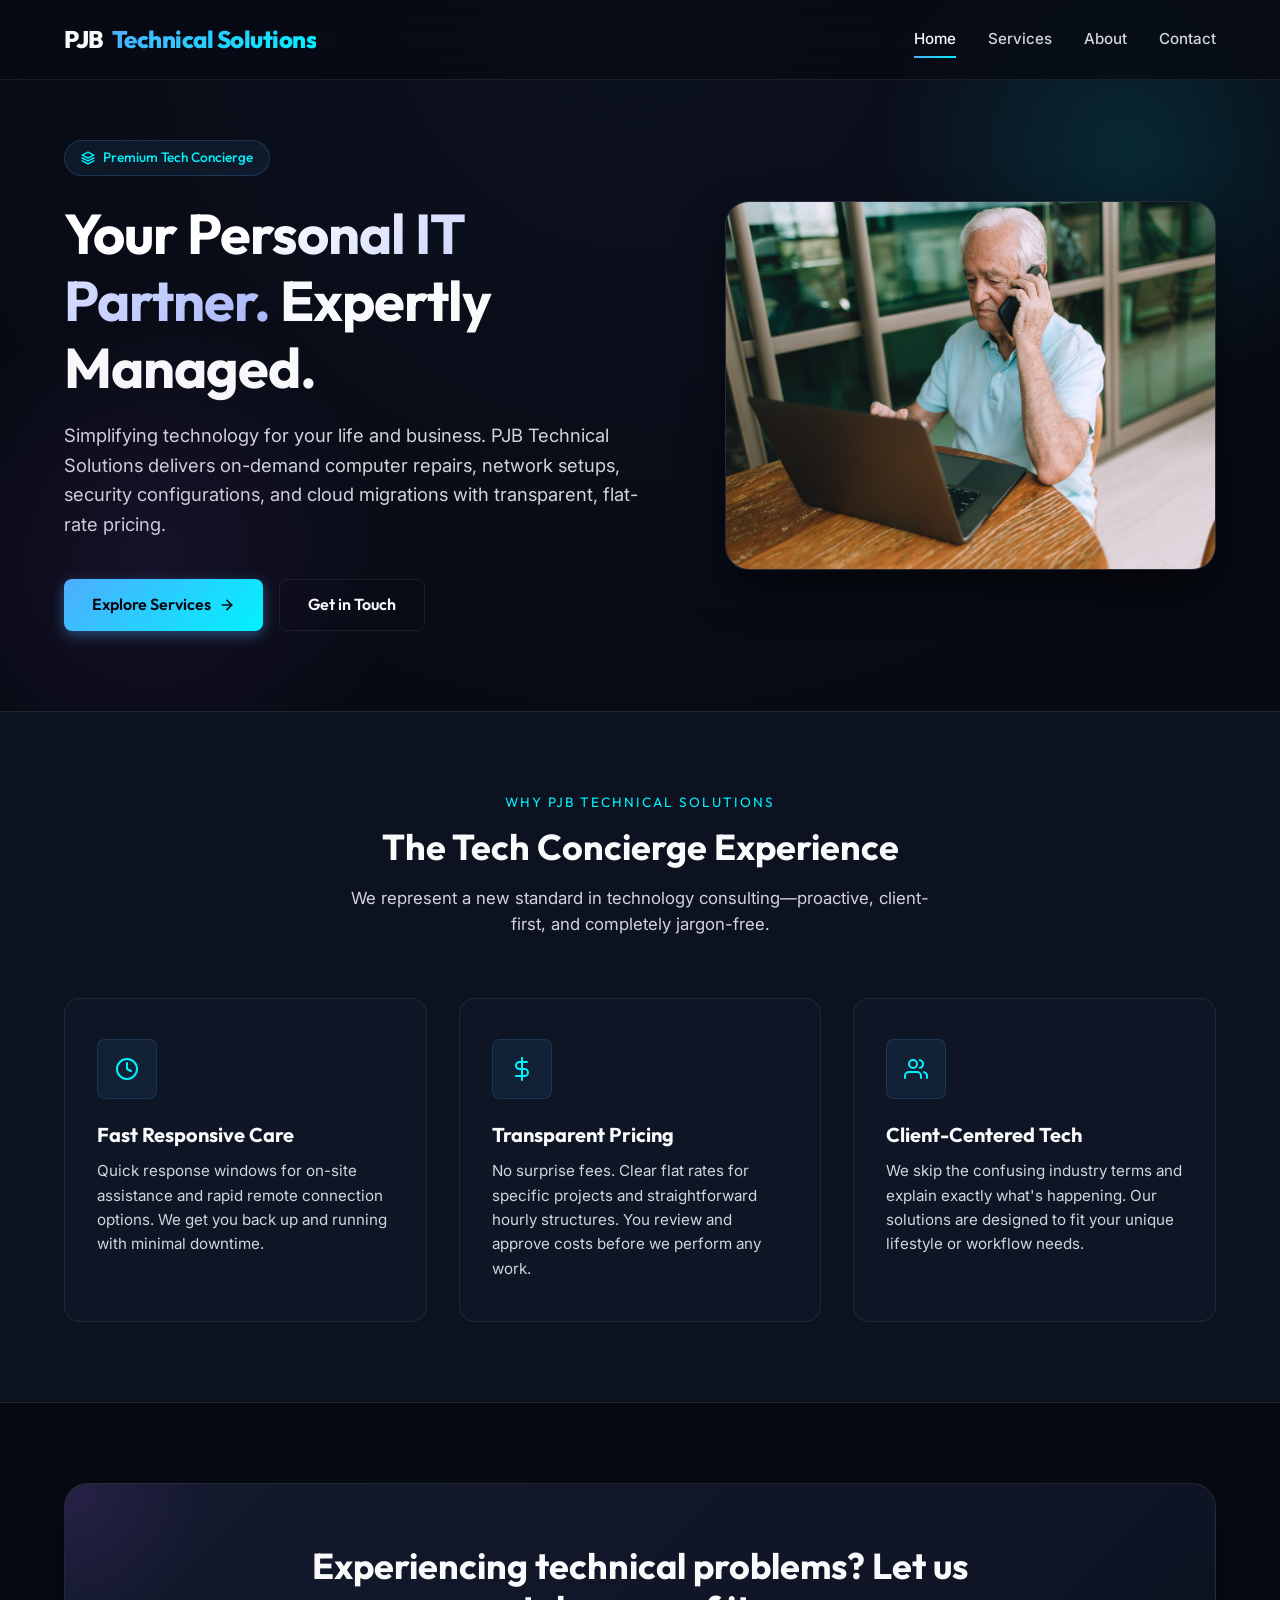
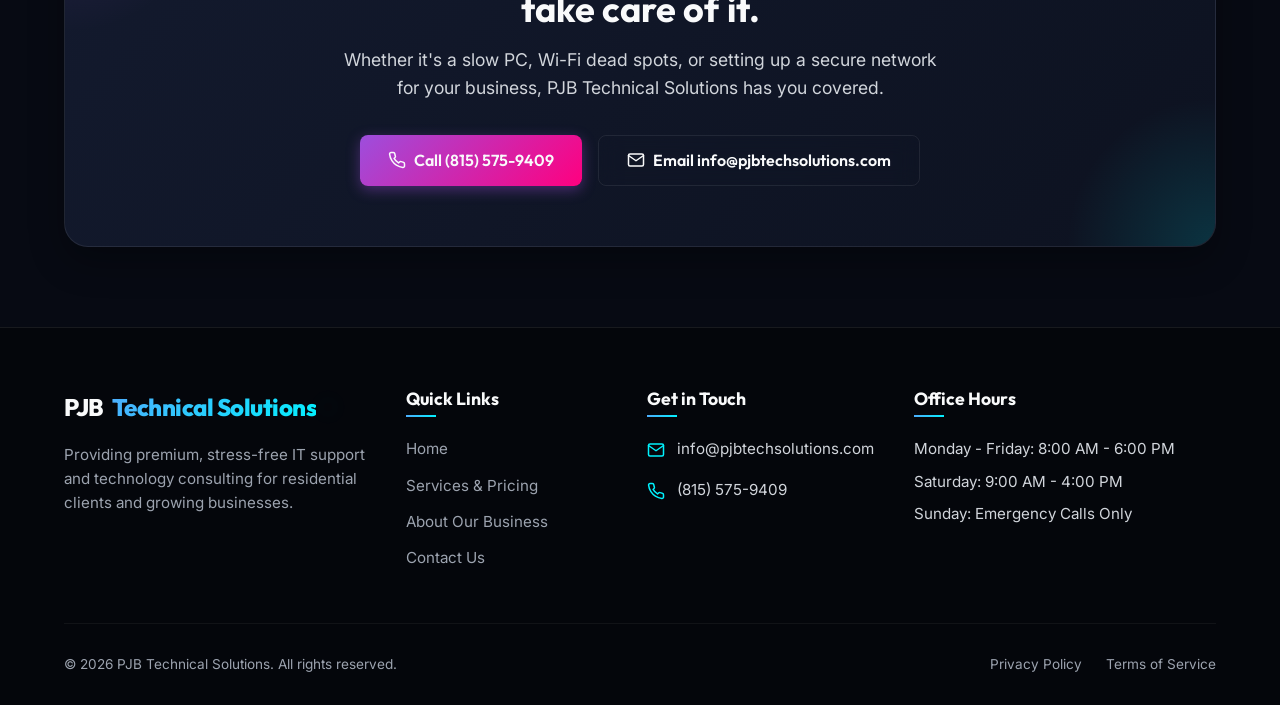
==== index.html @ 2d102a45 "go-live state" ====
<!DOCTYPE html>
<html lang="en">
<head>
  <meta charset="UTF-8">
  <meta name="viewport" content="width=device-width, initial-scale=1.0">
  <title>PJB Technical Solutions | Premium Tech Concierge & IT Support</title>
  <meta name="description" content="PJB Technical Solutions offers premium tech concierge, device tune-ups, Wi-Fi configuration, and managed IT services for homes and small businesses in the Chicago area.">
  <link rel="stylesheet" href="styles.css">
</head>
<body>

  <!-- Navigation Header -->
  <header class="header">
    <div class="container">
      <a href="index.html" class="logo">
        PJB <span>Technical Solutions</span><span class="logo-dot"></span>
      </a>
      
      <nav class="nav-menu">
        <a href="index.html" class="nav-link">Home</a>
        <a href="services.html" class="nav-link">Services</a>
        <a href="about.html" class="nav-link">About</a>
        <a href="contact.html" class="nav-link">Contact</a>
      </nav>

      <button class="mobile-nav-toggle" aria-label="Toggle navigation menu" aria-expanded="false">
        <span></span>
        <span></span>
        <span></span>
      </button>
    </div>
  </header>

  <!-- Hero Section -->
  <section class="hero">
    <div class="hero-glow-1"></div>
    <div class="hero-glow-2"></div>
    <div class="container hero-grid">
      <div class="hero-content">
        <div class="hero-badge">
          <svg width="14" height="14" viewBox="0 0 24 24" fill="none" stroke="currentColor" stroke-width="2.5" stroke-linecap="round" stroke-linejoin="round"><polygon points="12 2 2 7 12 12 22 7 12 2"></polygon><polyline points="2 17 12 22 22 17"></polyline><polyline points="2 12 12 17 22 12"></polyline></svg>
          Premium Tech Concierge
        </div>
        <h1 class="hero-title"><span class="gradient-text">Your Personal IT Partner.</span> Expertly Managed.</h1>
        <p class="hero-description">
          Simplifying technology for your life and business. PJB Technical Solutions delivers on-demand computer repairs, network setups, security configurations, and cloud migrations with transparent, flat-rate pricing.
        </p>
        <div class="hero-actions">
          <a href="services.html" class="btn btn-primary">
            Explore Services
            <svg width="16" height="16" viewBox="0 0 24 24" fill="none" stroke="currentColor" stroke-width="2.5" stroke-linecap="round" stroke-linejoin="round"><line x1="5" y1="12" x2="19" y2="12"></line><polyline points="12 5 19 12 12 19"></polyline></svg>
          </a>
          <a href="contact.html" class="btn btn-secondary">Get in Touch</a>
        </div>
      </div>
      <div class="hero-image-container">
        <div class="hero-image-glow"></div>
        <div class="hero-image-wrapper">
          <img src="images/pexels-helenalopes-27087207.jpg" alt="PJB Technical Solutions Concierge Support" loading="eager">
        </div>
      </div>
    </div>
  </section>

  <!-- Why Choose Us Features -->
  <section class="features">
    <div class="container">
      <div class="section-header fade-in-scroll">
        <span class="section-subtitle">Why PJB Technical Solutions</span>
        <h2 class="section-title">The Tech Concierge Experience</h2>
        <p class="section-desc">We represent a new standard in technology consulting—proactive, client-first, and completely jargon-free.</p>
      </div>

      <div class="features-grid">
        <!-- Feature 1 -->
        <div class="feature-card fade-in-scroll delay-100">
          <div class="feature-icon-wrapper">
            <svg width="24" height="24" viewBox="0 0 24 24" fill="none" stroke="currentColor" stroke-width="2" stroke-linecap="round" stroke-linejoin="round"><circle cx="12" cy="12" r="10"></circle><polyline points="12 6 12 12 16 14"></polyline></svg>
          </div>
          <h3>Fast Responsive Care</h3>
          <p>Quick response windows for on-site assistance and rapid remote connection options. We get you back up and running with minimal downtime.</p>
        </div>

        <!-- Feature 2 -->
        <div class="feature-card fade-in-scroll delay-200">
          <div class="feature-icon-wrapper">
            <svg width="24" height="24" viewBox="0 0 24 24" fill="none" stroke="currentColor" stroke-width="2" stroke-linecap="round" stroke-linejoin="round"><line x1="12" y1="1" x2="12" y2="23"></line><path d="M17 5H9.5a3.5 3.5 0 0 0 0 7h5a3.5 3.5 0 0 1 0 7H6"></path></svg>
          </div>
          <h3>Transparent Pricing</h3>
          <p>No surprise fees. Clear flat rates for specific projects and straightforward hourly structures. You review and approve costs before we perform any work.</p>
        </div>

        <!-- Feature 3 -->
        <div class="feature-card fade-in-scroll delay-300">
          <div class="feature-icon-wrapper">
            <svg width="24" height="24" viewBox="0 0 24 24" fill="none" stroke="currentColor" stroke-width="2" stroke-linecap="round" stroke-linejoin="round"><path d="M17 21v-2a4 4 0 0 0-4-4H5a4 4 0 0 0-4 4v2"></path><circle cx="9" cy="7" r="4"></circle><path d="M23 21v-2a4 4 0 0 0-3-3.87"></path><path d="M16 3.13a4 4 0 0 1 0 7.75"></path></svg>
          </div>
          <h3>Client-Centered Tech</h3>
          <p>We skip the confusing industry terms and explain exactly what's happening. Our solutions are designed to fit your unique lifestyle or workflow needs.</p>
        </div>
      </div>
    </div>
  </section>

  <!-- CTA Box -->
  <section class="cta-bar">
    <div class="container">
      <div class="cta-box fade-in-scroll">
        <h2>Experiencing technical problems? Let us take care of it.</h2>
        <p>Whether it's a slow PC, Wi-Fi dead spots, or setting up a secure network for your business, PJB Technical Solutions has you covered.</p>
        <div class="cta-buttons">
          <a href="tel:815-575-9409" class="btn btn-accent">
            <svg width="18" height="18" viewBox="0 0 24 24" fill="none" stroke="currentColor" stroke-width="2" stroke-linecap="round" stroke-linejoin="round"><path d="M22 16.92v3a2 2 0 0 1-2.18 2 19.79 19.79 0 0 1-8.63-3.07 19.5 19.5 0 0 1-6-6 19.79 19.79 0 0 1-3.07-8.67A2 2 0 0 1 4.11 2h3a2 2 0 0 1 2 1.72 12.84 12.84 0 0 0 .7 2.81 2 2 0 0 1-.45 2.11L8.09 9.91a16 16 0 0 0 6 6l1.27-1.27a2 2 0 0 1 2.11-.45 12.84 12.84 0 0 0 2.81.7A2 2 0 0 1 22 16.92z"></path></svg>
            Call (815) 575-9409
          </a>
          <a href="mailto:info@pjbtechsolutions.com" class="btn btn-secondary">
            <svg width="18" height="18" viewBox="0 0 24 24" fill="none" stroke="currentColor" stroke-width="2" stroke-linecap="round" stroke-linejoin="round"><path d="M4 4h16c1.1 0 2 .9 2 2v12c0 1.1-.9 2-2 2H4c-1.1 0-2-.9-2-2V6c0-1.1.9-2 2-2z"></path><polyline points="22,6 12,13 2,6"></polyline></svg>
            Email info@pjbtechsolutions.com
          </a>
        </div>
      </div>
    </div>
  </section>

  <!-- Footer -->
  <footer class="footer">
    <div class="container">
      <div class="footer-grid">
        <!-- Col 1 -->
        <div class="footer-logo-desc">
          <a href="index.html" class="logo">
            PJB <span>Technical Solutions</span><span class="logo-dot"></span>
          </a>
          <p>Providing premium, stress-free IT support and technology consulting for residential clients and growing businesses.</p>
        </div>
        <!-- Col 2 -->
        <div>
          <h4>Quick Links</h4>
          <ul class="footer-links">
            <li><a href="index.html">Home</a></li>
            <li><a href="services.html">Services & Pricing</a></li>
            <li><a href="about.html">About Our Business</a></li>
            <li><a href="contact.html">Contact Us</a></li>
          </ul>
        </div>
        <!-- Col 3 -->
        <div>
          <h4>Get in Touch</h4>
          <ul class="footer-contact">
            <li>
              <svg width="18" height="18" viewBox="0 0 24 24" fill="none" stroke="currentColor" stroke-width="2" stroke-linecap="round" stroke-linejoin="round"><path d="M4 4h16c1.1 0 2 .9 2 2v12c0 1.1-.9 2-2 2H4c-1.1 0-2-.9-2-2V6c0-1.1.9-2 2-2z"></path><polyline points="22,6 12,13 2,6"></polyline></svg>
              <a href="mailto:info@pjbtechsolutions.com">info@pjbtechsolutions.com</a>
            </li>
            <li>
              <svg width="18" height="18" viewBox="0 0 24 24" fill="none" stroke="currentColor" stroke-width="2" stroke-linecap="round" stroke-linejoin="round"><path d="M22 16.92v3a2 2 0 0 1-2.18 2 19.79 19.79 0 0 1-8.63-3.07 19.5 19.5 0 0 1-6-6 19.79 19.79 0 0 1-3.07-8.67A2 2 0 0 1 4.11 2h3a2 2 0 0 1 2 1.72 12.84 12.84 0 0 0 .7 2.81 2 2 0 0 1-.45 2.11L8.09 9.91a16 16 0 0 0 6 6l1.27-1.27a2 2 0 0 1 2.11-.45 12.84 12.84 0 0 0 2.81.7A2 2 0 0 1 22 16.92z"></path></svg>
              <a href="tel:815-575-9409">(815) 575-9409</a>
            </li>
          </ul>
        </div>
        <!-- Col 4 -->
        <div>
          <h4>Office Hours</h4>
          <ul class="footer-contact" style="display: block;">
            <li style="margin-bottom: 8px;">Monday - Friday: 8:00 AM - 6:00 PM</li>
            <li style="margin-bottom: 8px;">Saturday: 9:00 AM - 4:00 PM</li>
            <li style="margin-bottom: 8px;">Sunday: Emergency Calls Only</li>
          </ul>
        </div>
      </div>

      <div class="footer-bottom">
        <p>&copy; 2026 PJB Technical Solutions. All rights reserved.</p>
        <div class="footer-bottom-links">
          <a href="privacy.html">Privacy Policy</a>
          <a href="terms.html">Terms of Service</a>
        </div>
      </div>
    </div>
  </footer>

  <script src="main.js"></script>
</body>
</html>
---- styles.css ----
@import url('https://fonts.googleapis.com/css2?family=Inter:wght@300;400;500;600&family=Outfit:wght@400;500;600;700;800&display=swap');

:root {
  /* Colors */
  --bg-primary: #070a13;
  --bg-secondary: #0d1220;
  --bg-tertiary: #131a2e;
  --card-bg: rgba(17, 24, 39, 0.7);
  --card-border: rgba(255, 255, 255, 0.08);
  
  --accent-cyan: #00f2fe;
  --accent-blue: #4facfe;
  --accent-purple: #9d4edd;
  --accent-pink: #ff007f;
  
  --text-primary: #f9fafb;
  --text-secondary: #d1d5db;
  --text-muted: #9ca3af;
  
  --gradient-primary: linear-gradient(135deg, var(--accent-blue) 0%, var(--accent-cyan) 100%);
  --gradient-accent: linear-gradient(135deg, var(--accent-purple) 0%, var(--accent-pink) 100%);
  --gradient-glow: linear-gradient(135deg, rgba(79, 172, 254, 0.15) 0%, rgba(0, 242, 254, 0.15) 100%);
  --gradient-text: linear-gradient(135deg, #ffffff 30%, #a5b4fc 100%);
  --gradient-text-accent: linear-gradient(135deg, var(--accent-cyan) 0%, var(--accent-purple) 100%);
  
  /* Fonts */
  --font-heading: 'Outfit', sans-serif;
  --font-body: 'Inter', sans-serif;
  
  /* Shared values */
  --radius-sm: 8px;
  --radius-md: 16px;
  --radius-lg: 24px;
  --transition-fast: 0.2s ease;
  --transition-normal: 0.3s ease;
  --transition-slow: 0.5s ease;
  --shadow-glow: 0 0 20px rgba(0, 242, 254, 0.15);
  --shadow-glow-purple: 0 0 20px rgba(157, 78, 221, 0.15);
  --header-height: 80px;
}

/* Base Styles */
* {
  box-sizing: border-box;
  margin: 0;
  padding: 0;
}

html {
  scroll-behavior: smooth;
  background-color: var(--bg-primary);
  color: var(--text-primary);
  font-family: var(--font-body);
  font-size: 16px;
  line-height: 1.6;
}

body {
  overflow-x: hidden;
  background: radial-gradient(circle at 50% 0%, var(--bg-secondary) 0%, var(--bg-primary) 70%);
  background-attachment: fixed;
  min-height: 100vh;
  display: flex;
  flex-direction: column;
}

a {
  color: inherit;
  text-decoration: none;
  transition: var(--transition-fast);
}

img {
  max-width: 100%;
  height: auto;
  display: block;
}

ul {
  list-style: none;
}

h1, h2, h3, h4 {
  font-family: var(--font-heading);
  font-weight: 700;
  line-height: 1.2;
  color: var(--text-primary);
}

/* Typography Utilities */
.gradient-text {
  background: var(--gradient-text);
  -webkit-background-clip: text;
  -webkit-text-fill-color: transparent;
}

.gradient-text-accent {
  background: var(--gradient-text-accent);
  -webkit-background-clip: text;
  -webkit-text-fill-color: transparent;
}

.text-cyan {
  color: var(--accent-cyan);
}

.text-purple {
  color: var(--accent-purple);
}

/* Base Container */
.container {
  width: 100%;
  max-width: 1200px;
  margin: 0 auto;
  padding: 0 24px;
}

/* Buttons */
.btn {
  display: inline-flex;
  align-items: center;
  justify-content: center;
  padding: 12px 28px;
  font-family: var(--font-heading);
  font-weight: 600;
  font-size: 1rem;
  border-radius: var(--radius-sm);
  cursor: pointer;
  transition: all var(--transition-normal);
  border: none;
  outline: none;
  gap: 8px;
  position: relative;
  overflow: hidden;
}

.btn-primary {
  background: var(--gradient-primary);
  color: #070a13;
  box-shadow: 0 4px 14px rgba(79, 172, 254, 0.4);
}

.btn-primary:hover {
  transform: translateY(-2px);
  box-shadow: 0 6px 20px rgba(0, 242, 254, 0.6);
}

.btn-secondary {
  background: transparent;
  color: var(--text-primary);
  border: 1px solid var(--card-border);
  backdrop-filter: blur(10px);
}

.btn-secondary:hover {
  background: rgba(255, 255, 255, 0.05);
  border-color: var(--accent-cyan);
  color: var(--accent-cyan);
  transform: translateY(-2px);
}

.btn-accent {
  background: var(--gradient-accent);
  color: var(--text-primary);
  box-shadow: 0 4px 14px rgba(157, 78, 221, 0.4);
}

.btn-accent:hover {
  transform: translateY(-2px);
  box-shadow: 0 6px 20px rgba(255, 0, 127, 0.6);
}

/* Navigation Header */
.header {
  position: fixed;
  top: 0;
  left: 0;
  width: 100%;
  height: var(--header-height);
  z-index: 1000;
  background: rgba(7, 10, 19, 0.75);
  backdrop-filter: blur(16px);
  border-bottom: 1px solid var(--card-border);
  display: flex;
  align-items: center;
}

.header .container {
  display: flex;
  justify-content: space-between;
  align-items: center;
}

.logo {
  font-family: var(--font-heading);
  font-weight: 800;
  font-size: 1.5rem;
  letter-spacing: -0.5px;
  display: flex;
  align-items: center;
  gap: 8px;
}

.logo span {
  background: var(--gradient-primary);
  -webkit-background-clip: text;
  -webkit-text-fill-color: transparent;
}

.logo-dot {
  width: 8px;
  height: 8px;
  border-radius: 50%;
  background: var(--accent-cyan);
  display: inline-block;
  box-shadow: var(--shadow-glow);
}

.nav-menu {
  display: flex;
  gap: 32px;
  align-items: center;
}

.nav-link {
  font-weight: 500;
  color: var(--text-secondary);
  font-size: 0.95rem;
  position: relative;
  padding: 6px 0;
}

.nav-link:hover, .nav-link.active {
  color: var(--text-primary);
}

.nav-link::after {
  content: '';
  position: absolute;
  bottom: 0;
  left: 0;
  width: 0;
  height: 2px;
  background: var(--gradient-primary);
  transition: width var(--transition-normal);
}

.nav-link:hover::after, .nav-link.active::after {
  width: 100%;
}

.mobile-nav-toggle {
  display: none;
  background: transparent;
  border: none;
  cursor: pointer;
  padding: 4px;
}

.mobile-nav-toggle span {
  display: block;
  width: 24px;
  height: 2px;
  background-color: var(--text-primary);
  margin: 6px 0;
  transition: var(--transition-normal);
}

/* Hero Section */
.hero {
  padding-top: calc(var(--header-height) + 60px);
  padding-bottom: 80px;
  position: relative;
  overflow: hidden;
}

.hero-glow-1 {
  position: absolute;
  top: -100px;
  right: -100px;
  width: 500px;
  height: 500px;
  background: radial-gradient(circle, rgba(0, 242, 254, 0.12) 0%, transparent 70%);
  pointer-events: none;
}

.hero-glow-2 {
  position: absolute;
  bottom: -100px;
  left: -100px;
  width: 500px;
  height: 500px;
  background: radial-gradient(circle, rgba(157, 78, 221, 0.1) 0%, transparent 70%);
  pointer-events: none;
}

.hero-grid {
  display: grid;
  grid-template-columns: 1.1fr 0.9fr;
  gap: 60px;
  align-items: center;
}

.hero-content {
  max-width: 620px;
}

.hero-badge {
  display: inline-flex;
  align-items: center;
  gap: 8px;
  padding: 6px 16px;
  background: rgba(79, 172, 254, 0.08);
  border: 1px solid rgba(79, 172, 254, 0.2);
  border-radius: 100px;
  font-size: 0.85rem;
  font-weight: 500;
  color: var(--accent-cyan);
  margin-bottom: 24px;
  font-family: var(--font-heading);
}

.hero-title {
  font-size: 3.5rem;
  margin-bottom: 20px;
  letter-spacing: -1px;
}

.hero-description {
  font-size: 1.15rem;
  color: var(--text-secondary);
  margin-bottom: 40px;
}

.hero-actions {
  display: flex;
  gap: 16px;
  flex-wrap: wrap;
}

.hero-image-container {
  position: relative;
  display: flex;
  justify-content: center;
  align-items: center;
}

.hero-image-wrapper {
  position: relative;
  border-radius: var(--radius-lg);
  overflow: hidden;
  border: 1px solid var(--card-border);
  box-shadow: 0 20px 40px rgba(0, 0, 0, 0.5);
  width: 100%;
  aspect-ratio: 4/3;
  background-color: var(--bg-tertiary);
}

.hero-image-wrapper img {
  width: 100%;
  height: 100%;
  object-fit: cover;
}

.hero-image-glow {
  position: absolute;
  inset: -10px;
  background: var(--gradient-primary);
  border-radius: calc(var(--radius-lg) + 10px);
  filter: blur(20px);
  opacity: 0.3;
  z-index: -1;
  animation: pulse-glow 6s infinite alternate;
}

/* Features / Why Us Section */
.features {
  padding: 80px 0;
  background-color: var(--bg-secondary);
  border-top: 1px solid var(--card-border);
  border-bottom: 1px solid var(--card-border);
}

.section-header {
  text-align: center;
  max-width: 600px;
  margin: 0 auto 60px auto;
}

.section-subtitle {
  font-family: var(--font-heading);
  text-transform: uppercase;
  letter-spacing: 2px;
  font-size: 0.85rem;
  color: var(--accent-cyan);
  margin-bottom: 12px;
  display: block;
}

.section-title {
  font-size: 2.25rem;
  margin-bottom: 16px;
}

.section-desc {
  color: var(--text-secondary);
  font-size: 1.05rem;
}

.features-grid {
  display: grid;
  grid-template-columns: repeat(3, 1fr);
  gap: 32px;
}

.feature-card {
  background: var(--card-bg);
  border: 1px solid var(--card-border);
  border-radius: var(--radius-md);
  padding: 40px 32px;
  transition: all var(--transition-normal);
  position: relative;
  overflow: hidden;
}

.feature-card::before {
  content: '';
  position: absolute;
  top: 0;
  left: 0;
  width: 100%;
  height: 100%;
  background: linear-gradient(180deg, rgba(0, 242, 254, 0.05) 0%, transparent 100%);
  opacity: 0;
  transition: opacity var(--transition-normal);
}

.feature-card:hover {
  transform: translateY(-8px);
  border-color: rgba(79, 172, 254, 0.3);
  box-shadow: var(--shadow-glow);
}

.feature-card:hover::before {
  opacity: 1;
}

.feature-icon-wrapper {
  width: 60px;
  height: 60px;
  border-radius: var(--radius-sm);
  background: rgba(79, 172, 254, 0.08);
  border: 1px solid rgba(79, 172, 254, 0.15);
  display: flex;
  align-items: center;
  justify-content: center;
  margin-bottom: 24px;
  color: var(--accent-cyan);
  transition: var(--transition-normal);
}

.feature-card:hover .feature-icon-wrapper {
  background: var(--gradient-primary);
  color: #070a13;
  box-shadow: 0 0 15px rgba(0, 242, 254, 0.3);
}

.feature-card h3 {
  font-size: 1.25rem;
  margin-bottom: 12px;
}

.feature-card p {
  color: var(--text-secondary);
  font-size: 0.95rem;
}

/* Call to Action Bar */
.cta-bar {
  padding: 80px 0;
  position: relative;
}

.cta-box {
  background: linear-gradient(135deg, var(--bg-tertiary) 0%, var(--bg-secondary) 100%);
  border: 1px solid var(--card-border);
  border-radius: var(--radius-lg);
  padding: 60px 40px;
  text-align: center;
  position: relative;
  overflow: hidden;
  box-shadow: 0 15px 35px rgba(0, 0, 0, 0.3);
}

.cta-box::before {
  content: '';
  position: absolute;
  top: -150px;
  left: -150px;
  width: 300px;
  height: 300px;
  background: radial-gradient(circle, rgba(157, 78, 221, 0.15) 0%, transparent 70%);
  pointer-events: none;
}

.cta-box::after {
  content: '';
  position: absolute;
  bottom: -150px;
  right: -150px;
  width: 300px;
  height: 300px;
  background: radial-gradient(circle, rgba(0, 242, 254, 0.15) 0%, transparent 70%);
  pointer-events: none;
}

.cta-box h2 {
  font-size: 2.25rem;
  margin-bottom: 16px;
  max-width: 700px;
  margin-left: auto;
  margin-right: auto;
}

.cta-box p {
  color: var(--text-secondary);
  font-size: 1.1rem;
  margin-bottom: 32px;
  max-width: 600px;
  margin-left: auto;
  margin-right: auto;
}

.cta-buttons {
  display: flex;
  justify-content: center;
  gap: 16px;
  flex-wrap: wrap;
}

/* Footer */
.footer {
  margin-top: auto;
  background: #04060b;
  border-top: 1px solid var(--card-border);
  padding: 60px 0 30px 0;
  font-size: 0.95rem;
}

.footer-grid {
  display: grid;
  grid-template-columns: 1.5fr 1fr 1fr 1.5fr;
  gap: 40px;
  margin-bottom: 40px;
}

.footer-logo-desc {
  max-width: 320px;
}

.footer-logo-desc p {
  color: var(--text-muted);
  margin-top: 16px;
}

.footer h4 {
  font-size: 1.1rem;
  margin-bottom: 20px;
  position: relative;
  padding-bottom: 8px;
}

.footer h4::after {
  content: '';
  position: absolute;
  left: 0;
  bottom: 0;
  width: 30px;
  height: 2px;
  background: var(--gradient-primary);
}

.footer-links li {
  margin-bottom: 12px;
}

.footer-links a {
  color: var(--text-muted);
}

.footer-links a:hover {
  color: var(--accent-cyan);
  padding-left: 4px;
}

.footer-contact li {
  margin-bottom: 16px;
  display: flex;
  align-items: flex-start;
  gap: 12px;
  color: var(--text-secondary);
}

.footer-contact svg {
  color: var(--accent-cyan);
  flex-shrink: 0;
  margin-top: 4px;
}

.footer-contact a:hover {
  color: var(--accent-cyan);
}

.footer-bottom {
  border-top: 1px solid rgba(255, 255, 255, 0.05);
  padding-top: 30px;
  display: flex;
  justify-content: space-between;
  align-items: center;
  color: var(--text-muted);
  font-size: 0.85rem;
  flex-wrap: wrap;
  gap: 16px;
}

.footer-bottom-links {
  display: flex;
  gap: 24px;
}

.footer-bottom-links a:hover {
  color: var(--text-primary);
}

/* About Page Styles */
.page-hero {
  padding-top: calc(var(--header-height) + 60px);
  padding-bottom: 60px;
  text-align: center;
  position: relative;
}

.page-hero-glow {
  position: absolute;
  top: 0;
  left: 50%;
  transform: translateX(-50%);
  width: 600px;
  height: 300px;
  background: radial-gradient(circle, rgba(157, 78, 221, 0.08) 0%, transparent 70%);
  pointer-events: none;
}

.page-hero h1 {
  font-size: 3rem;
  margin-bottom: 16px;
  letter-spacing: -1px;
}

.page-hero p {
  color: var(--text-secondary);
  font-size: 1.15rem;
  max-width: 600px;
  margin: 0 auto;
}

.about-section {
  padding-bottom: 80px;
}

.about-grid {
  display: grid;
  grid-template-columns: 1fr 1fr;
  gap: 60px;
  align-items: center;
}

.about-image {
  position: relative;
}

.about-image-wrapper {
  border-radius: var(--radius-lg);
  overflow: hidden;
  border: 1px solid var(--card-border);
  box-shadow: 0 20px 40px rgba(0, 0, 0, 0.4);
  background-color: var(--bg-tertiary);
}

.about-image-wrapper img {
  width: 100%;
  height: auto;
  display: block;
}

.about-image::after {
  content: '';
  position: absolute;
  inset: -8px;
  border-radius: calc(var(--radius-lg) + 8px);
  background: var(--gradient-accent);
  filter: blur(15px);
  opacity: 0.2;
  z-index: -1;
}

.about-content h2 {
  font-size: 2rem;
  margin-bottom: 20px;
}

.about-content p {
  color: var(--text-secondary);
  margin-bottom: 20px;
}

.values-grid {
  display: grid;
  grid-template-columns: repeat(3, 1fr);
  gap: 32px;
  margin-top: 60px;
}

.value-card {
  background: var(--bg-secondary);
  border: 1px solid var(--card-border);
  padding: 32px;
  border-radius: var(--radius-md);
  text-align: center;
}

.value-card .value-icon {
  width: 50px;
  height: 50px;
  border-radius: var(--radius-sm);
  background: rgba(157, 78, 221, 0.08);
  border: 1px solid rgba(157, 78, 221, 0.15);
  display: flex;
  align-items: center;
  justify-content: center;
  margin: 0 auto 20px auto;
  color: var(--accent-purple);
}

.value-card h3 {
  font-size: 1.2rem;
  margin-bottom: 12px;
}

.value-card p {
  color: var(--text-muted);
  font-size: 0.9rem;
}

/* Services Page Styles */
.services-section {
  padding-bottom: 80px;
}

.services-filter {
  display: flex;
  justify-content: center;
  gap: 16px;
  margin-bottom: 50px;
}

.filter-btn {
  background: var(--card-bg);
  border: 1px solid var(--card-border);
  color: var(--text-secondary);
  padding: 10px 24px;
  border-radius: 100px;
  font-family: var(--font-heading);
  font-weight: 600;
  cursor: pointer;
  transition: all var(--transition-normal);
}

.filter-btn:hover {
  border-color: var(--accent-cyan);
  color: var(--text-primary);
}

.filter-btn.active {
  background: var(--gradient-primary);
  color: #070a13;
  border-color: transparent;
  box-shadow: var(--shadow-glow);
}

.services-group {
  margin-bottom: 60px;
}

.services-group-title {
  font-size: 1.75rem;
  margin-bottom: 30px;
  padding-bottom: 10px;
  border-bottom: 1px solid var(--card-border);
  display: flex;
  align-items: center;
  gap: 12px;
}

.services-group-title svg {
  color: var(--accent-cyan);
}

.services-grid {
  display: grid;
  grid-template-columns: repeat(3, 1fr);
  gap: 32px;
}

.service-item-card {
  background: var(--card-bg);
  border: 1px solid var(--card-border);
  border-radius: var(--radius-md);
  padding: 32px;
  display: flex;
  flex-direction: column;
  height: 100%;
  position: relative;
  transition: all var(--transition-normal);
}

.service-item-card:hover {
  transform: translateY(-5px);
  border-color: rgba(79, 172, 254, 0.25);
  box-shadow: 0 10px 25px rgba(0, 0, 0, 0.3);
}

.service-header {
  display: flex;
  justify-content: space-between;
  align-items: flex-start;
  margin-bottom: 20px;
}

.service-icon {
  width: 48px;
  height: 48px;
  border-radius: var(--radius-sm);
  background: rgba(79, 172, 254, 0.08);
  border: 1px solid rgba(79, 172, 254, 0.15);
  display: flex;
  align-items: center;
  justify-content: center;
  color: var(--accent-cyan);
}

.service-badge {
  font-size: 0.75rem;
  font-weight: 600;
  text-transform: uppercase;
  padding: 4px 8px;
  border-radius: 4px;
  font-family: var(--font-heading);
  letter-spacing: 0.5px;
}

.service-badge.flat {
  background: rgba(157, 78, 221, 0.1);
  color: var(--accent-purple);
  border: 1px solid rgba(157, 78, 221, 0.2);
}

.service-badge.hourly {
  background: rgba(0, 242, 254, 0.1);
  color: var(--accent-cyan);
  border: 1px solid rgba(0, 242, 254, 0.2);
}

.service-badge.quote {
  background: rgba(255, 0, 127, 0.1);
  color: var(--accent-pink);
  border: 1px solid rgba(255, 0, 127, 0.2);
}

.service-item-card h3 {
  font-size: 1.2rem;
  margin-bottom: 12px;
}

.service-item-card p {
  color: var(--text-muted);
  font-size: 0.9rem;
  margin-bottom: 24px;
  flex-grow: 1;
}

.service-pricing {
  margin-top: auto;
  padding-top: 20px;
  border-top: 1px solid rgba(255, 255, 255, 0.05);
  display: flex;
  align-items: center;
  justify-content: space-between;
}

.price-label {
  color: var(--text-muted);
  font-size: 0.85rem;
  font-family: var(--font-heading);
  text-transform: uppercase;
  letter-spacing: 0.5px;
}

.price-amount-wrapper {
  display: flex;
  align-items: baseline;
  gap: 6px;
}

.price-value {
  font-family: var(--font-heading);
  font-size: 1.6rem;
  font-weight: 700;
  color: var(--text-primary);
}

.price-unit {
  font-size: 0.9rem;
  color: var(--text-muted);
  font-weight: 400;
}

/* Contact Page Styles */
.contact-section {
  padding-bottom: 80px;
}

.contact-grid {
  display: grid;
  grid-template-columns: 0.9fr 1.1fr;
  gap: 60px;
  align-items: start;
}

.contact-info-card {
  background: var(--bg-secondary);
  border: 1px solid var(--card-border);
  border-radius: var(--radius-md);
  padding: 40px;
}

.contact-info-card h2 {
  font-size: 1.75rem;
  margin-bottom: 28px;
}

.contact-detail-item {
  display: flex;
  align-items: flex-start;
  gap: 16px;
  margin-bottom: 28px;
}

.contact-detail-icon {
  width: 48px;
  height: 48px;
  border-radius: var(--radius-sm);
  background: rgba(79, 172, 254, 0.08);
  border: 1px solid rgba(79, 172, 254, 0.15);
  display: flex;
  align-items: center;
  justify-content: center;
  color: var(--accent-cyan);
  flex-shrink: 0;
}

.contact-detail-text h3 {
  font-size: 1rem;
  font-family: var(--font-body);
  color: var(--text-muted);
  font-weight: 500;
  margin-bottom: 4px;
}

.contact-detail-text p, .contact-detail-text a {
  font-size: 1.15rem;
  font-family: var(--font-heading);
  font-weight: 600;
  color: var(--text-primary);
}

.contact-detail-text a:hover {
  color: var(--accent-cyan);
}

.business-hours {
  margin-top: 40px;
  padding-top: 30px;
  border-top: 1px solid var(--card-border);
}

.business-hours h3 {
  font-size: 1.1rem;
  margin-bottom: 16px;
}

.hours-row {
  display: flex;
  justify-content: space-between;
  margin-bottom: 10px;
  font-size: 0.95rem;
  color: var(--text-secondary);
}

.hours-row span:last-child {
  font-weight: 500;
  color: var(--text-primary);
}

.contact-form-card {
  background: var(--card-bg);
  border: 1px solid var(--card-border);
  border-radius: var(--radius-md);
  padding: 40px;
  position: relative;
  backdrop-filter: blur(10px);
}

.contact-form-card h2 {
  font-size: 1.75rem;
  margin-bottom: 10px;
}

.contact-form-card > p {
  color: var(--text-secondary);
  margin-bottom: 30px;
  font-size: 0.95rem;
}

.form-group {
  margin-bottom: 24px;
  position: relative;
}

.form-input, .form-select, .form-textarea {
  width: 100%;
  background: rgba(7, 10, 19, 0.5);
  border: 1px solid var(--card-border);
  border-radius: var(--radius-sm);
  padding: 14px 16px;
  color: var(--text-primary);
  font-family: var(--font-body);
  font-size: 0.95rem;
  outline: none;
  transition: all var(--transition-normal);
}

.form-textarea {
  resize: vertical;
  min-height: 120px;
}

.form-input:focus, .form-select:focus, .form-textarea:focus {
  border-color: var(--accent-cyan);
  box-shadow: 0 0 10px rgba(0, 242, 254, 0.15);
  background: rgba(7, 10, 19, 0.8);
}

.form-label {
  display: block;
  font-size: 0.85rem;
  font-weight: 500;
  color: var(--text-muted);
  margin-bottom: 8px;
  font-family: var(--font-heading);
  text-transform: uppercase;
  letter-spacing: 0.5px;
}

.form-select option {
  background-color: var(--bg-secondary);
  color: var(--text-primary);
}

/* Success Message styles (loaded by JS) */
.form-success {
  position: absolute;
  inset: 0;
  background: var(--bg-secondary);
  border-radius: var(--radius-md);
  display: flex;
  flex-direction: column;
  align-items: center;
  justify-content: center;
  padding: 40px;
  text-align: center;
  z-index: 10;
  opacity: 0;
  pointer-events: none;
  transition: opacity var(--transition-normal);
}

.form-success.show {
  opacity: 1;
  pointer-events: auto;
}

.success-icon {
  width: 80px;
  height: 80px;
  border-radius: 50%;
  background: rgba(0, 242, 254, 0.1);
  border: 2px solid var(--accent-cyan);
  color: var(--accent-cyan);
  display: flex;
  align-items: center;
  justify-content: center;
  margin-bottom: 24px;
  box-shadow: var(--shadow-glow);
  animation: scale-up 0.5s cubic-bezier(0.175, 0.885, 0.32, 1.275) forwards;
}

.form-success h3 {
  font-size: 1.75rem;
  margin-bottom: 12px;
}

.form-success p {
  color: var(--text-secondary);
  margin-bottom: 24px;
  max-width: 320px;
}

/* FAQ Accordion Styles */
.faq-section {
  padding: 80px 0;
  border-top: 1px solid var(--card-border);
}

.faq-list {
  max-width: 800px;
  margin: 0 auto;
}

.faq-item {
  border: 1px solid var(--card-border);
  background: var(--card-bg);
  border-radius: var(--radius-md);
  margin-bottom: 16px;
  overflow: hidden;
  transition: all var(--transition-normal);
}

.faq-item:hover {
  border-color: rgba(79, 172, 254, 0.2);
}

.faq-question {
  padding: 24px 30px;
  display: flex;
  justify-content: space-between;
  align-items: center;
  cursor: pointer;
  user-select: none;
}

.faq-question h3 {
  font-size: 1.1rem;
  font-family: var(--font-heading);
  font-weight: 600;
  transition: color var(--transition-normal);
}

.faq-icon {
  color: var(--text-muted);
  transition: transform var(--transition-normal);
  flex-shrink: 0;
}

.faq-answer {
  max-height: 0;
  overflow: hidden;
  transition: max-height var(--transition-slow) cubic-bezier(0, 1, 0, 1);
  background: rgba(7, 10, 19, 0.2);
}

.faq-answer-content {
  padding: 0 30px 24px 30px;
  color: var(--text-secondary);
  font-size: 0.95rem;
}

.faq-item.active {
  border-color: rgba(79, 172, 254, 0.3);
  box-shadow: 0 4px 15px rgba(0, 0, 0, 0.1);
}

.faq-item.active .faq-question h3 {
  color: var(--accent-cyan);
}

.faq-item.active .faq-icon {
  transform: rotate(180deg);
  color: var(--accent-cyan);
}

.faq-item.active .faq-answer {
  max-height: 1000px; /* arbitrary large value for smooth transition */
  transition: max-height var(--transition-slow) cubic-bezier(1, 0, 1, 0);
}

/* Animations */
@keyframes pulse-glow {
  0% {
    opacity: 0.25;
    filter: blur(15px);
  }
  100% {
    opacity: 0.4;
    filter: blur(25px);
  }
}

@keyframes scale-up {
  0% {
    transform: scale(0.6);
    opacity: 0;
  }
  100% {
    transform: scale(1);
    opacity: 1;
  }
}

/* Fade in scroll elements class */
.fade-in-scroll {
  opacity: 0;
  transform: translateY(30px);
  transition: opacity 0.8s ease, transform 0.8s ease;
}

.fade-in-scroll.visible {
  opacity: 1;
  transform: translateY(0);
}

/* Delay modifiers for lists/grids */
.delay-100 { transition-delay: 100ms; }
.delay-200 { transition-delay: 200ms; }
.delay-300 { transition-delay: 300ms; }
.delay-400 { transition-delay: 400ms; }
.delay-500 { transition-delay: 500ms; }

/* Services Disclaimer Banner */
.services-disclaimer {
  display: flex;
  align-items: flex-start;
  gap: 16px;
  background: rgba(0, 242, 254, 0.04);
  border: 1px solid rgba(0, 242, 254, 0.15);
  border-radius: var(--radius-md);
  padding: 20px 24px;
  margin-bottom: 48px;
  backdrop-filter: blur(10px);
}

.disclaimer-icon {
  color: var(--accent-cyan);
  flex-shrink: 0;
  margin-top: 2px;
  display: flex;
  align-items: center;
}

.disclaimer-text {
  font-size: 0.95rem;
  color: var(--text-secondary);
  line-height: 1.5;
}

.disclaimer-text strong {
  color: var(--text-primary);
}

/* Profile Highlight Card */
.profile-card {
  background: linear-gradient(135deg, rgba(79, 172, 254, 0.03) 0%, rgba(157, 78, 221, 0.03) 100%);
  border: 1px solid var(--card-border);
  border-radius: var(--radius-lg);
  padding: 48px;
  margin-top: 60px;
  position: relative;
  overflow: hidden;
  box-shadow: 0 15px 30px rgba(0, 0, 0, 0.2);
}

.profile-card::before {
  content: '';
  position: absolute;
  top: 0;
  left: 0;
  width: 4px;
  height: 100%;
  background: var(--gradient-primary);
}

.profile-card h3 {
  font-size: 1.5rem;
  margin-bottom: 24px;
  color: var(--text-primary);
}

.profile-card ul {
  list-style: none;
}

.profile-card li {
  position: relative;
  padding-left: 28px;
  margin-bottom: 16px;
  color: var(--text-secondary);
  font-size: 1.05rem;
}

.profile-card li::before {
  content: '✓';
  position: absolute;
  left: 0;
  top: 0;
  color: var(--accent-cyan);
  font-weight: bold;
  font-size: 1.1rem;
}

/* Process Section */
.process-section {
  padding: 80px 0;
  border-top: 1px solid var(--card-border);
}

.process-grid {
  display: grid;
  grid-template-columns: repeat(3, 1fr);
  gap: 32px;
  margin-bottom: 48px;
}

.process-step {
  background: var(--bg-secondary);
  border: 1px solid var(--card-border);
  border-radius: var(--radius-md);
  padding: 32px;
  text-align: center;
  position: relative;
  overflow: hidden;
}

.process-step-num {
  font-family: var(--font-heading);
  font-size: 3rem;
  font-weight: 800;
  color: rgba(0, 242, 254, 0.1);
  position: absolute;
  top: 10px;
  right: 20px;
}

.process-step-icon {
  width: 50px;
  height: 50px;
  border-radius: var(--radius-sm);
  background: rgba(0, 242, 254, 0.08);
  border: 1px solid rgba(0, 242, 254, 0.15);
  display: flex;
  align-items: center;
  justify-content: center;
  margin: 0 auto 20px auto;
  color: var(--accent-cyan);
}

.process-step h3 {
  font-size: 1.25rem;
  margin-bottom: 12px;
}

.process-step p {
  color: var(--text-secondary);
  font-size: 0.95rem;
}

/* Guarantee Box */
.guarantee-box {
  background: linear-gradient(135deg, rgba(157, 78, 221, 0.05) 0%, rgba(255, 0, 127, 0.05) 100%);
  border: 1px solid rgba(157, 78, 221, 0.25);
  border-radius: var(--radius-md);
  padding: 32px;
  max-width: 800px;
  margin: 0 auto;
  text-align: center;
  box-shadow: var(--shadow-glow-purple);
}

.guarantee-box h3 {
  font-size: 1.35rem;
  color: var(--accent-purple);
  margin-bottom: 12px;
  display: flex;
  align-items: center;
  justify-content: center;
  gap: 8px;
}

.guarantee-box p {
  color: var(--text-primary);
  font-size: 1.05rem;
  font-weight: 500;
}

/* Contact Cards Grid */
.contact-cards-grid {
  display: grid;
  grid-template-columns: repeat(3, 1fr);
  gap: 32px;
  margin-bottom: 60px;
}

.contact-card-item {
  background: var(--card-bg);
  border: 1px solid var(--card-border);
  border-radius: var(--radius-md);
  padding: 40px 32px;
  text-align: center;
  transition: all var(--transition-normal);
  display: flex;
  flex-direction: column;
  height: 100%;
}

.contact-card-item:hover {
  transform: translateY(-5px);
  border-color: rgba(79, 172, 254, 0.3);
  box-shadow: var(--shadow-glow);
}

.contact-card-icon {
  width: 60px;
  height: 60px;
  border-radius: var(--radius-sm);
  background: rgba(79, 172, 254, 0.08);
  border: 1px solid rgba(79, 172, 254, 0.15);
  display: flex;
  align-items: center;
  justify-content: center;
  margin: 0 auto 24px auto;
  color: var(--accent-cyan);
}

.contact-card-item h3 {
  font-size: 1.25rem;
  margin-bottom: 12px;
}

.contact-card-item p {
  color: var(--text-secondary);
  font-size: 0.95rem;
  margin-bottom: 16px;
}

.contact-card-item a {
  font-family: var(--font-heading);
  font-weight: 600;
  font-size: 1.15rem;
  color: var(--text-primary);
  word-break: break-all;
  margin-top: auto;
}

.contact-card-item a:hover {
  color: var(--accent-cyan);
}

/* Responsive Media Queries */
@media (max-width: 1024px) {
  .hero-grid {
    grid-template-columns: 1fr;
    gap: 40px;
    text-align: center;
  }
  
  .hero-badge {
    justify-content: center;
  }
  
  .hero-content {
    max-width: 100%;
    display: flex;
    flex-direction: column;
    align-items: center;
  }
  
  .hero-actions {
    justify-content: center;
  }
  
  .hero-image-wrapper {
    max-width: 550px;
    margin: 0 auto;
  }
  
  .features-grid {
    grid-template-columns: repeat(2, 1fr);
  }
  
  .about-grid {
    grid-template-columns: 1fr;
    gap: 40px;
  }
  
  .about-image {
    max-width: 550px;
    margin: 0 auto;
    width: 100%;
  }
  
  .services-grid {
    grid-template-columns: repeat(2, 1fr);
  }
  
  .process-grid {
    grid-template-columns: 1fr;
    gap: 24px;
  }
  
  .contact-cards-grid {
    grid-template-columns: repeat(2, 1fr);
  }
  
  .contact-grid {
    grid-template-columns: 1fr;
    gap: 40px;
  }
  
  .footer-grid {
    grid-template-columns: repeat(2, 1fr);
    gap: 30px;
  }
}

@media (max-width: 768px) {
  :root {
    --header-height: 70px;
  }
  
  .hero-title {
    font-size: 2.75rem;
  }
  
  .page-hero h1 {
    font-size: 2.5rem;
  }
  
  /* Mobile Navigation Menu */
  .mobile-nav-toggle {
    display: block;
    z-index: 1010;
  }
  
  .nav-menu {
    position: fixed;
    top: 0;
    right: -100%;
    width: 80%;
    max-width: 320px;
    height: 100vh;
    background: rgba(7, 10, 19, 0.98);
    backdrop-filter: blur(20px);
    border-left: 1px solid var(--card-border);
    flex-direction: column;
    justify-content: center;
    padding: 80px 40px;
    gap: 40px;
    transition: right var(--transition-normal);
    z-index: 1005;
  }
  
  .nav-menu.open {
    right: 0;
  }
  
  .nav-menu.open + .mobile-nav-toggle span:nth-child(1) {
    transform: rotate(45deg) translate(6px, 6px);
  }
  
  .nav-menu.open + .mobile-nav-toggle span:nth-child(2) {
    opacity: 0;
  }
  
  .nav-menu.open + .mobile-nav-toggle span:nth-child(3) {
    transform: rotate(-45deg) translate(5px, -5px);
  }
  
  .features-grid {
    grid-template-columns: 1fr;
  }
  
  .values-grid {
    grid-template-columns: 1fr;
    gap: 20px;
  }
  
  .services-grid {
    grid-template-columns: 1fr;
  }
  
  .contact-cards-grid {
    grid-template-columns: 1fr;
  }
  
  .footer-grid {
    grid-template-columns: 1fr;
    gap: 30px;
  }
  
  .footer-bottom {
    flex-direction: column;
    text-align: center;
  }
}

@media (max-width: 480px) {
  .services-disclaimer {
    flex-direction: column;
    gap: 12px;
    padding: 16px;
  }

  .hero-title {
    font-size: 2.25rem;
  }
  
  .hero-actions {
    flex-direction: column;
    width: 100%;
  }
  
  .hero-actions .btn {
    width: 100%;
  }
  
  .cta-box {
    padding: 40px 20px;
  }
  
  .cta-buttons {
    flex-direction: column;
    width: 100%;
  }
  
  .cta-buttons .btn {
    width: 100%;
  }
  
  .contact-info-card, .contact-form-card {
    padding: 30px 20px;
  }
  
  .success-icon {
    width: 60px;
    height: 60px;
  }
  
  .form-success h3 {
    font-size: 1.5rem;
  }
}
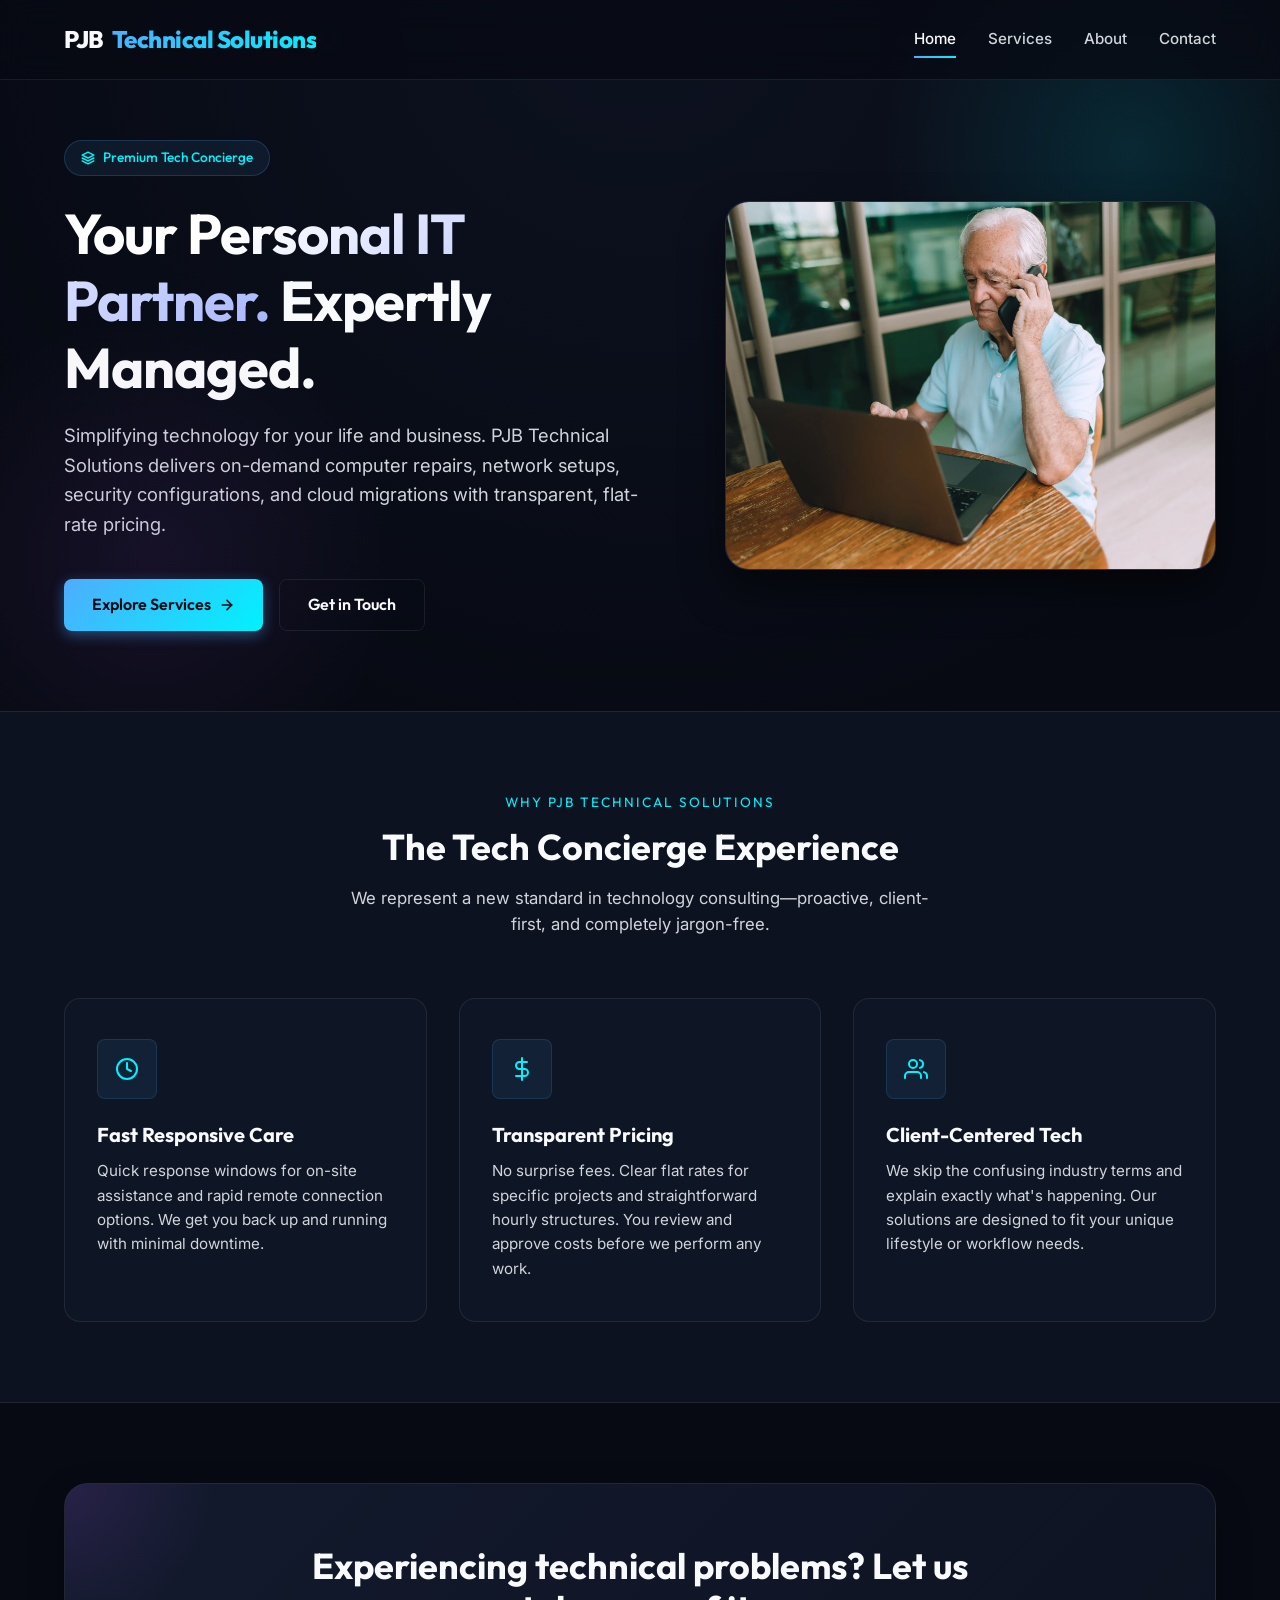
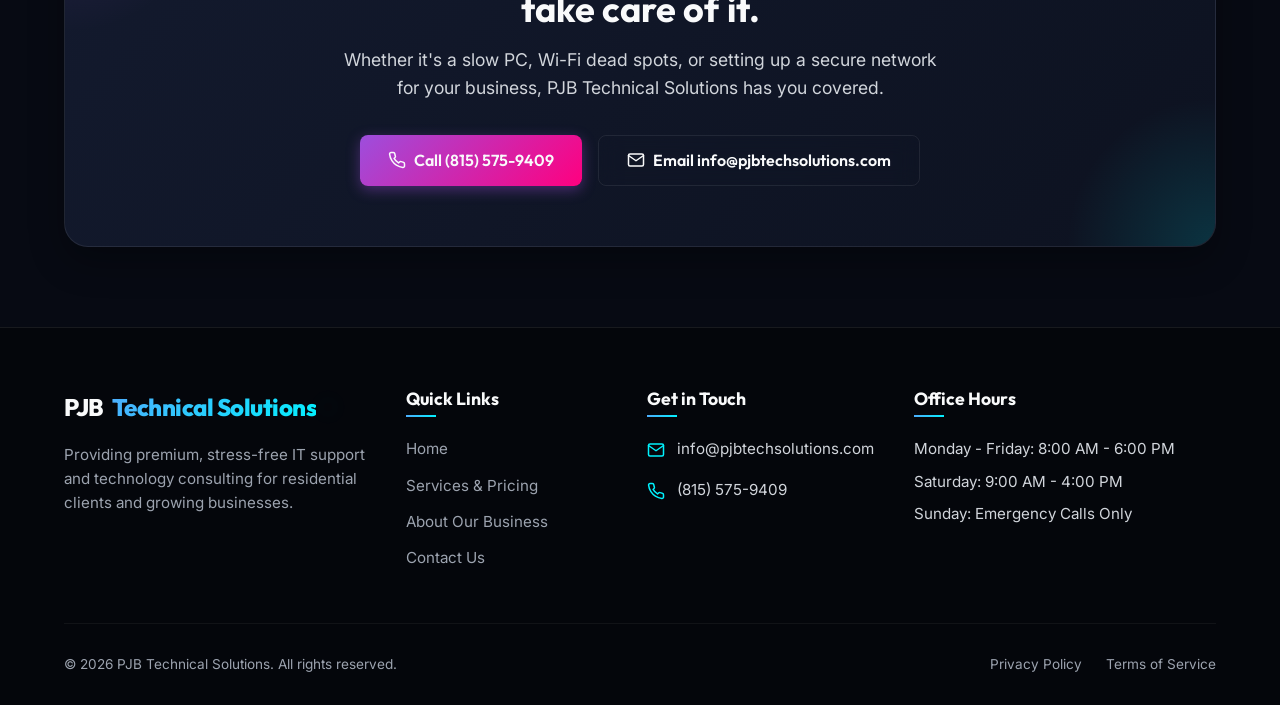
==== commit 9dcbd522: "Compress images, do SEO" ====
--- a/index.html
+++ b/index.html
@@ -3,8 +3,69 @@
 <head>
   <meta charset="UTF-8">
   <meta name="viewport" content="width=device-width, initial-scale=1.0">
-  <title>PJB Technical Solutions | Premium Tech Concierge & IT Support</title>
-  <meta name="description" content="PJB Technical Solutions offers premium tech concierge, device tune-ups, Wi-Fi configuration, and managed IT services for homes and small businesses in the Chicago area.">
+  <title>PJB Technical Solutions | Tech Concierge &amp; IT Support | Johnsburg, IL</title>
+  <meta name="description" content="PJB Technical Solutions is your premium tech concierge. Delivering senior-level IT support, Wi-Fi networking, smart home setups, and computer repair to Johnsburg, McHenry County, Lake County, and surrounding communities.">
+  <script type="application/ld+json">
+  {
+    "@context": "https://schema.org",
+    "@type": "ProfessionalService",
+    "name": "PJB Technical Solutions",
+    "image": "https://www.pjbtechsolutions.com/images/pjb.webp",
+    "@id": "https://www.pjbtechsolutions.com/#business",
+    "url": "https://www.pjbtechsolutions.com",
+    "telephone": "+18155759409",
+    "priceRange": "$$",
+    "address": {
+      "@type": "PostalAddress",
+      "addressLocality": "Johnsburg",
+      "addressRegion": "IL",
+      "postalCode": "60051",
+      "addressCountry": "US"
+    },
+    "geo": {
+      "@type": "GeoCoordinates",
+      "latitude": 42.3845,
+      "longitude": -88.2415
+    },
+    "areaServed": [
+      {
+        "@type": "GeoCircle",
+        "geoMidpoint": {
+          "@type": "GeoCoordinates",
+          "latitude": 42.3845,
+          "longitude": -88.2415
+        },
+        "geoRadius": "32186.8"
+      },
+      "McHenry County",
+      "Lake County",
+      "Woodstock",
+      "Crystal Lake",
+      "Lake Villa",
+      "Johnsburg"
+    ],
+    "openingHoursSpecification": [
+      {
+        "@type": "OpeningHoursSpecification",
+        "dayOfWeek": [
+          "Monday",
+          "Tuesday",
+          "Wednesday",
+          "Thursday",
+          "Friday"
+        ],
+        "opens": "08:00",
+        "closes": "18:00"
+      },
+      {
+        "@type": "OpeningHoursSpecification",
+        "dayOfWeek": "Saturday",
+        "opens": "09:00",
+        "closes": "16:00"
+      }
+    ]
+  }
+  </script>
   <link rel="stylesheet" href="styles.css">
 </head>
 <body>
@@ -56,7 +117,7 @@
       <div class="hero-image-container">
         <div class="hero-image-glow"></div>
         <div class="hero-image-wrapper">
-          <img src="images/pexels-helenalopes-27087207.jpg" alt="PJB Technical Solutions Concierge Support" loading="eager">
+          <img src="images/pexels-helenalopes-27087207.webp" alt="PJB Technical Solutions Concierge Support - Premium home computer setups and local IT help in Johnsburg, IL" loading="eager">
         </div>
       </div>
     </div>
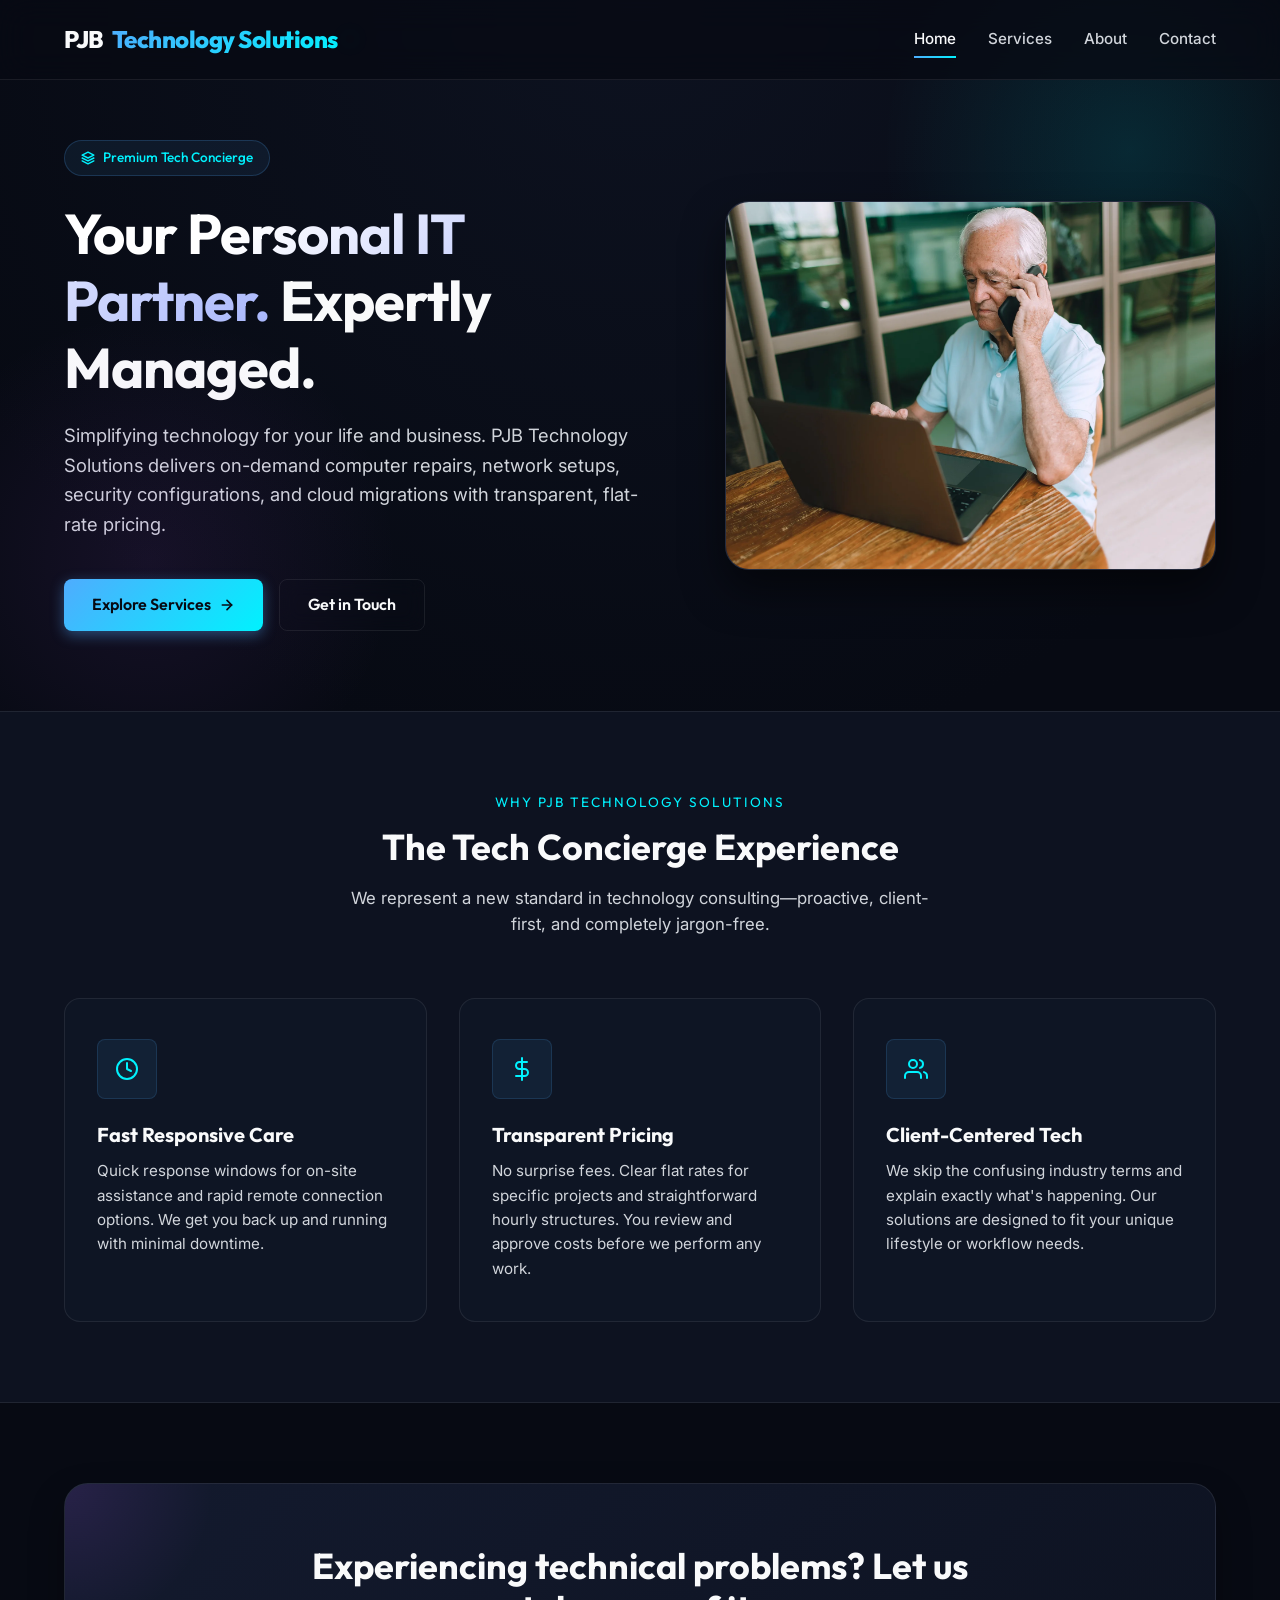
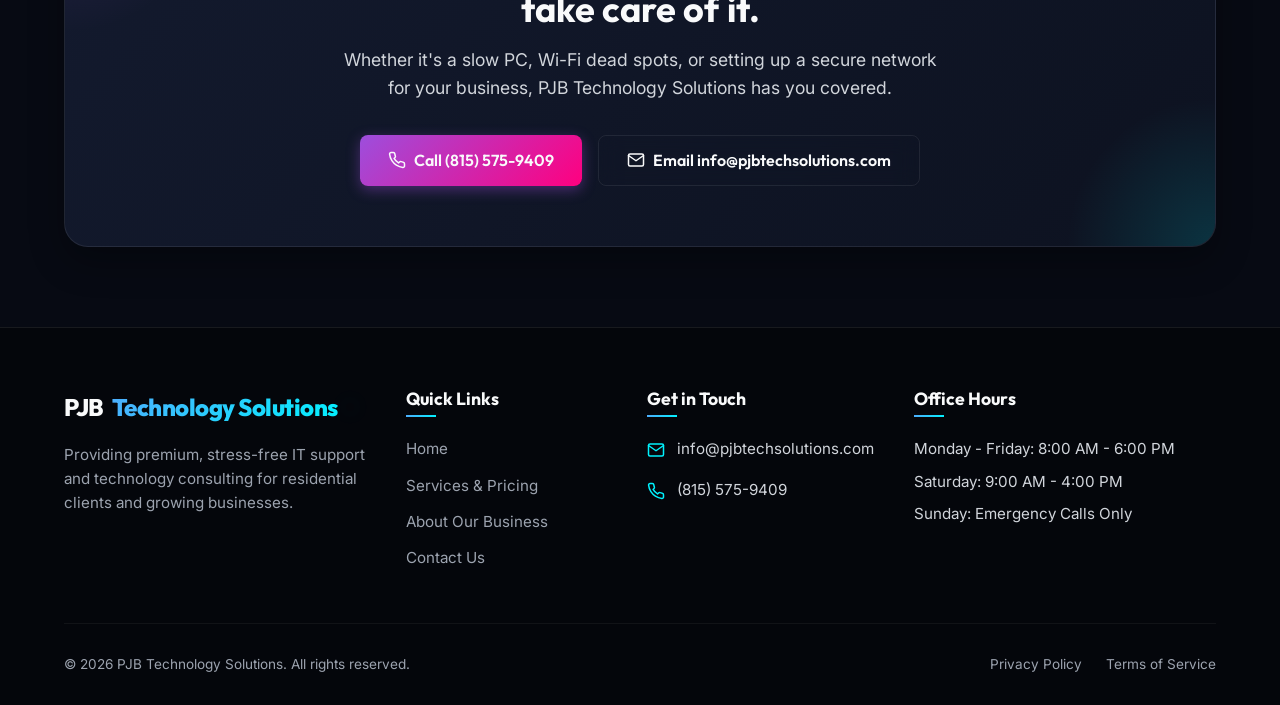
==== commit 663344ab: "Fix name." ====
--- a/index.html
+++ b/index.html
@@ -3,13 +3,13 @@
 <head>
   <meta charset="UTF-8">
   <meta name="viewport" content="width=device-width, initial-scale=1.0">
-  <title>PJB Technical Solutions | Tech Concierge &amp; IT Support | Johnsburg, IL</title>
-  <meta name="description" content="PJB Technical Solutions is your premium tech concierge. Delivering senior-level IT support, Wi-Fi networking, smart home setups, and computer repair to Johnsburg, McHenry County, Lake County, and surrounding communities.">
+  <title>PJB Technology Solutions | Tech Concierge &amp; IT Support | Johnsburg, IL</title>
+  <meta name="description" content="PJB Technology Solutions is your premium tech concierge. Delivering senior-level IT support, Wi-Fi networking, smart home setups, and computer repair to Johnsburg, McHenry County, Lake County, and surrounding communities.">
   <script type="application/ld+json">
   {
     "@context": "https://schema.org",
     "@type": "ProfessionalService",
-    "name": "PJB Technical Solutions",
+    "name": "PJB Technology Solutions",
     "image": "https://www.pjbtechsolutions.com/images/pjb.webp",
     "@id": "https://www.pjbtechsolutions.com/#business",
     "url": "https://www.pjbtechsolutions.com",
@@ -74,7 +74,7 @@
   <header class="header">
     <div class="container">
       <a href="index.html" class="logo">
-        PJB <span>Technical Solutions</span><span class="logo-dot"></span>
+        PJB <span>Technology Solutions</span><span class="logo-dot"></span>
       </a>
       
       <nav class="nav-menu">
@@ -104,7 +104,7 @@
         </div>
         <h1 class="hero-title"><span class="gradient-text">Your Personal IT Partner.</span> Expertly Managed.</h1>
         <p class="hero-description">
-          Simplifying technology for your life and business. PJB Technical Solutions delivers on-demand computer repairs, network setups, security configurations, and cloud migrations with transparent, flat-rate pricing.
+          Simplifying technology for your life and business. PJB Technology Solutions delivers on-demand computer repairs, network setups, security configurations, and cloud migrations with transparent, flat-rate pricing.
         </p>
         <div class="hero-actions">
           <a href="services.html" class="btn btn-primary">
@@ -117,7 +117,7 @@
       <div class="hero-image-container">
         <div class="hero-image-glow"></div>
         <div class="hero-image-wrapper">
-          <img src="images/pexels-helenalopes-27087207.webp" alt="PJB Technical Solutions Concierge Support - Premium home computer setups and local IT help in Johnsburg, IL" loading="eager">
+          <img src="images/pexels-helenalopes-27087207.webp" alt="PJB Technology Solutions Concierge Support - Premium home computer setups and local IT help in Johnsburg, IL" loading="eager">
         </div>
       </div>
     </div>
@@ -127,7 +127,7 @@
   <section class="features">
     <div class="container">
       <div class="section-header fade-in-scroll">
-        <span class="section-subtitle">Why PJB Technical Solutions</span>
+        <span class="section-subtitle">Why PJB Technology Solutions</span>
         <h2 class="section-title">The Tech Concierge Experience</h2>
         <p class="section-desc">We represent a new standard in technology consulting—proactive, client-first, and completely jargon-free.</p>
       </div>
@@ -168,7 +168,7 @@
     <div class="container">
       <div class="cta-box fade-in-scroll">
         <h2>Experiencing technical problems? Let us take care of it.</h2>
-        <p>Whether it's a slow PC, Wi-Fi dead spots, or setting up a secure network for your business, PJB Technical Solutions has you covered.</p>
+        <p>Whether it's a slow PC, Wi-Fi dead spots, or setting up a secure network for your business, PJB Technology Solutions has you covered.</p>
         <div class="cta-buttons">
           <a href="tel:815-575-9409" class="btn btn-accent">
             <svg width="18" height="18" viewBox="0 0 24 24" fill="none" stroke="currentColor" stroke-width="2" stroke-linecap="round" stroke-linejoin="round"><path d="M22 16.92v3a2 2 0 0 1-2.18 2 19.79 19.79 0 0 1-8.63-3.07 19.5 19.5 0 0 1-6-6 19.79 19.79 0 0 1-3.07-8.67A2 2 0 0 1 4.11 2h3a2 2 0 0 1 2 1.72 12.84 12.84 0 0 0 .7 2.81 2 2 0 0 1-.45 2.11L8.09 9.91a16 16 0 0 0 6 6l1.27-1.27a2 2 0 0 1 2.11-.45 12.84 12.84 0 0 0 2.81.7A2 2 0 0 1 22 16.92z"></path></svg>
@@ -190,7 +190,7 @@
         <!-- Col 1 -->
         <div class="footer-logo-desc">
           <a href="index.html" class="logo">
-            PJB <span>Technical Solutions</span><span class="logo-dot"></span>
+            PJB <span>Technology Solutions</span><span class="logo-dot"></span>
           </a>
           <p>Providing premium, stress-free IT support and technology consulting for residential clients and growing businesses.</p>
         </div>
@@ -230,7 +230,7 @@
       </div>
 
       <div class="footer-bottom">
-        <p>&copy; 2026 PJB Technical Solutions. All rights reserved.</p>
+        <p>&copy; 2026 PJB Technology Solutions. All rights reserved.</p>
         <div class="footer-bottom-links">
           <a href="privacy.html">Privacy Policy</a>
           <a href="terms.html">Terms of Service</a>
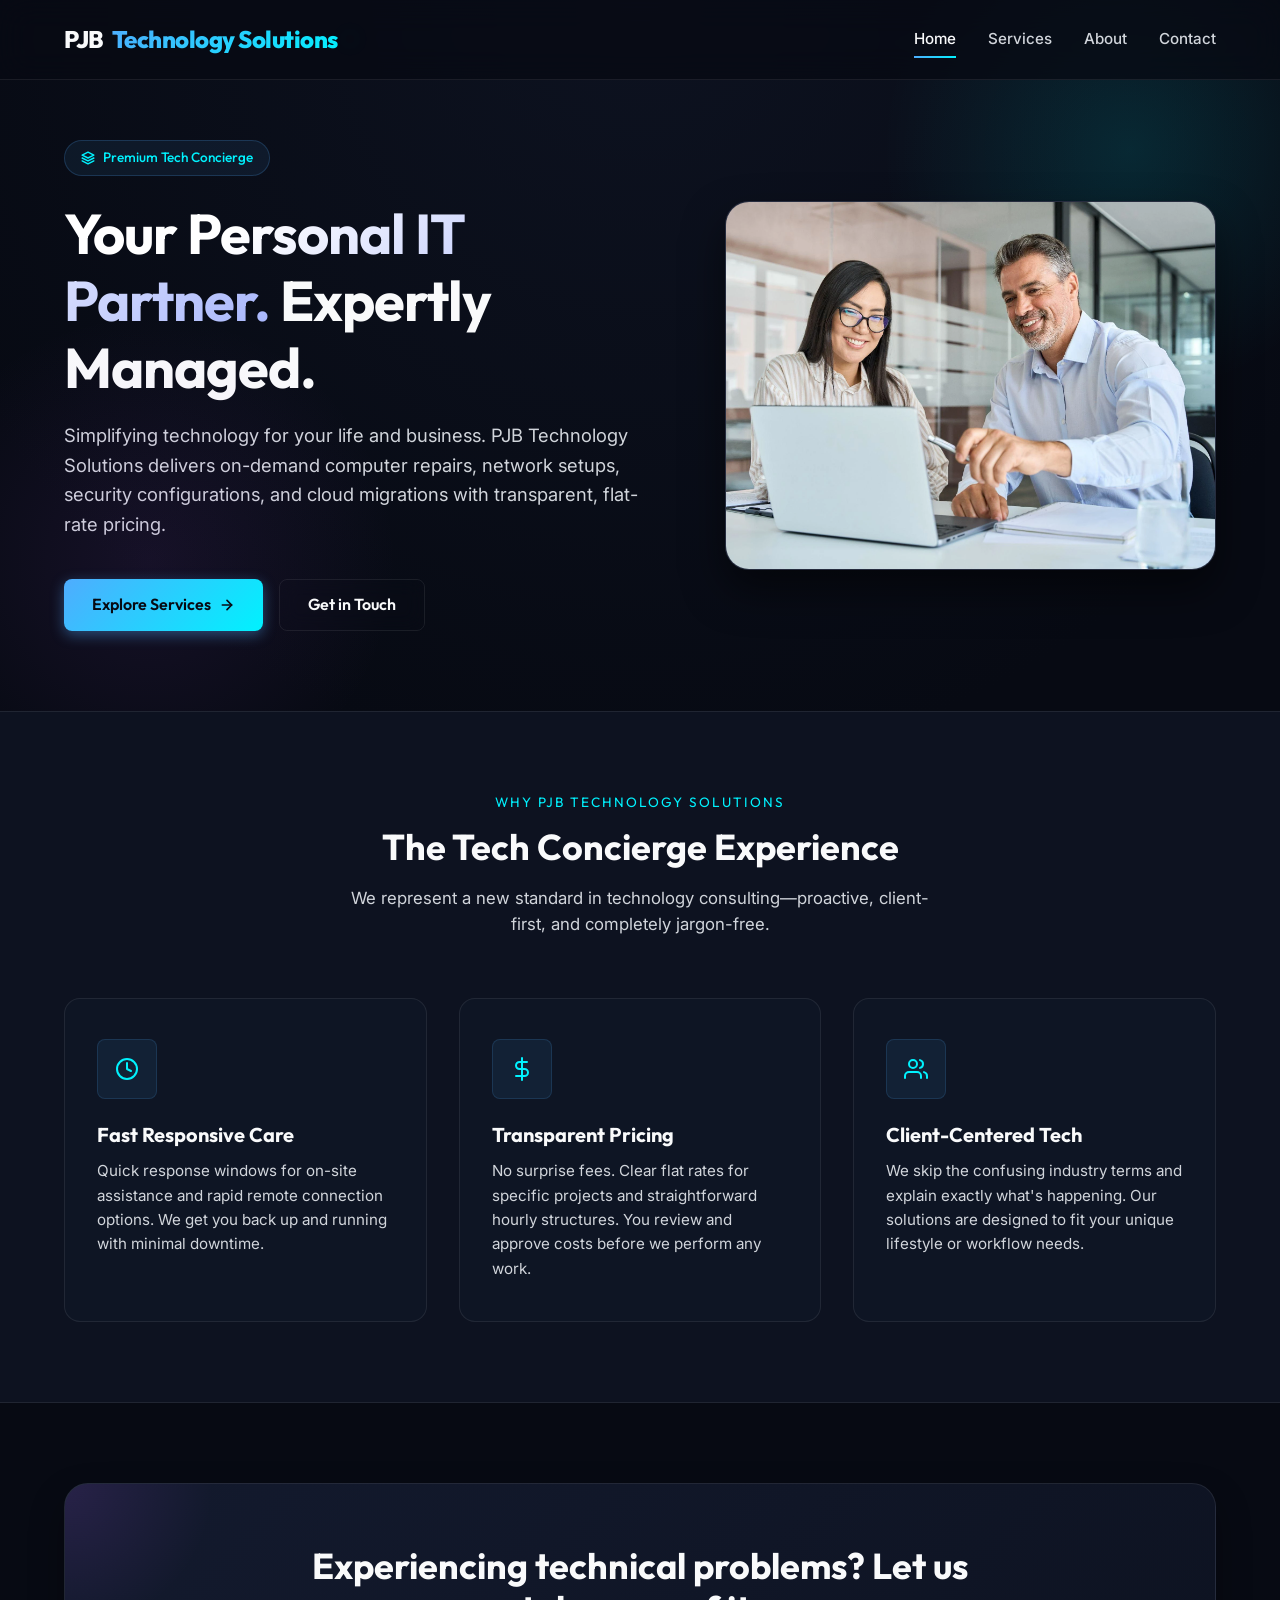
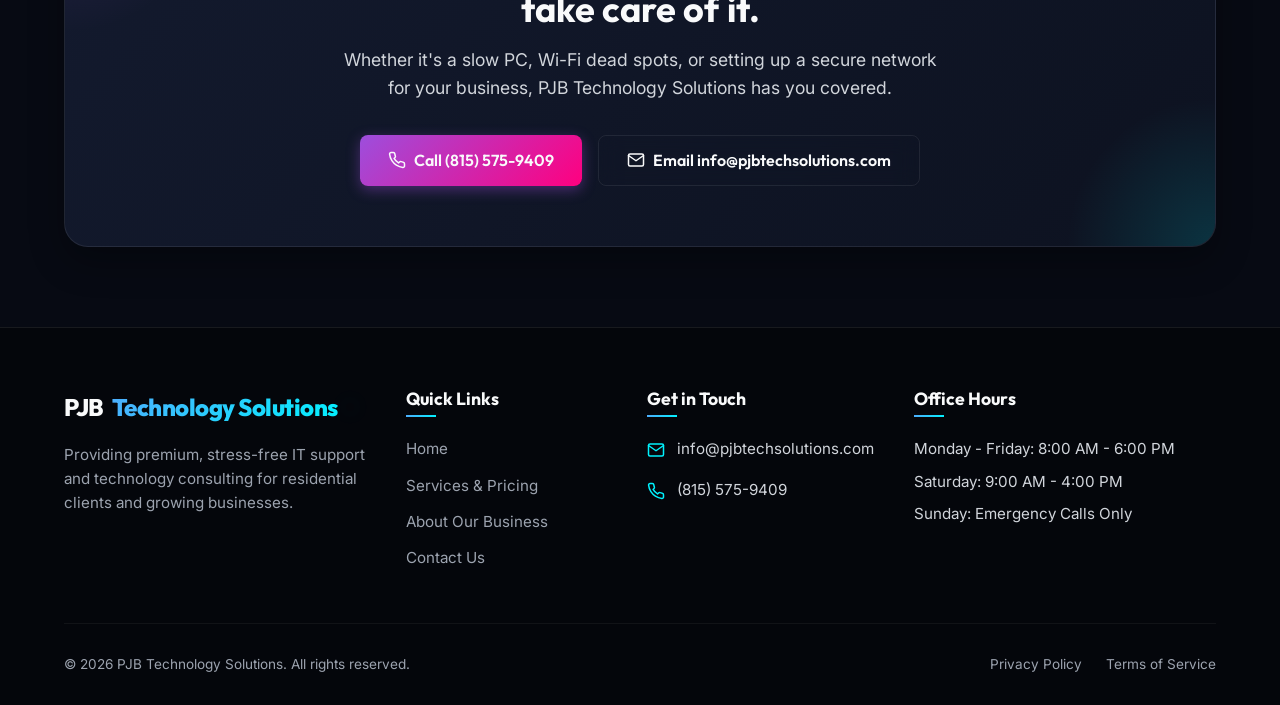
==== commit fef6690d: "change hero image" ====
--- a/index.html
+++ b/index.html
@@ -117,7 +117,7 @@
       <div class="hero-image-container">
         <div class="hero-image-glow"></div>
         <div class="hero-image-wrapper">
-          <img src="images/pexels-helenalopes-27087207.webp" alt="PJB Technology Solutions Concierge Support - Premium home computer setups and local IT help in Johnsburg, IL" loading="eager">
+          <img src="images/hero.webp" alt="PJB Technology Solutions Tech Concierge - Premium home computer setups and local IT support in Johnsburg, IL" loading="eager">
         </div>
       </div>
     </div>
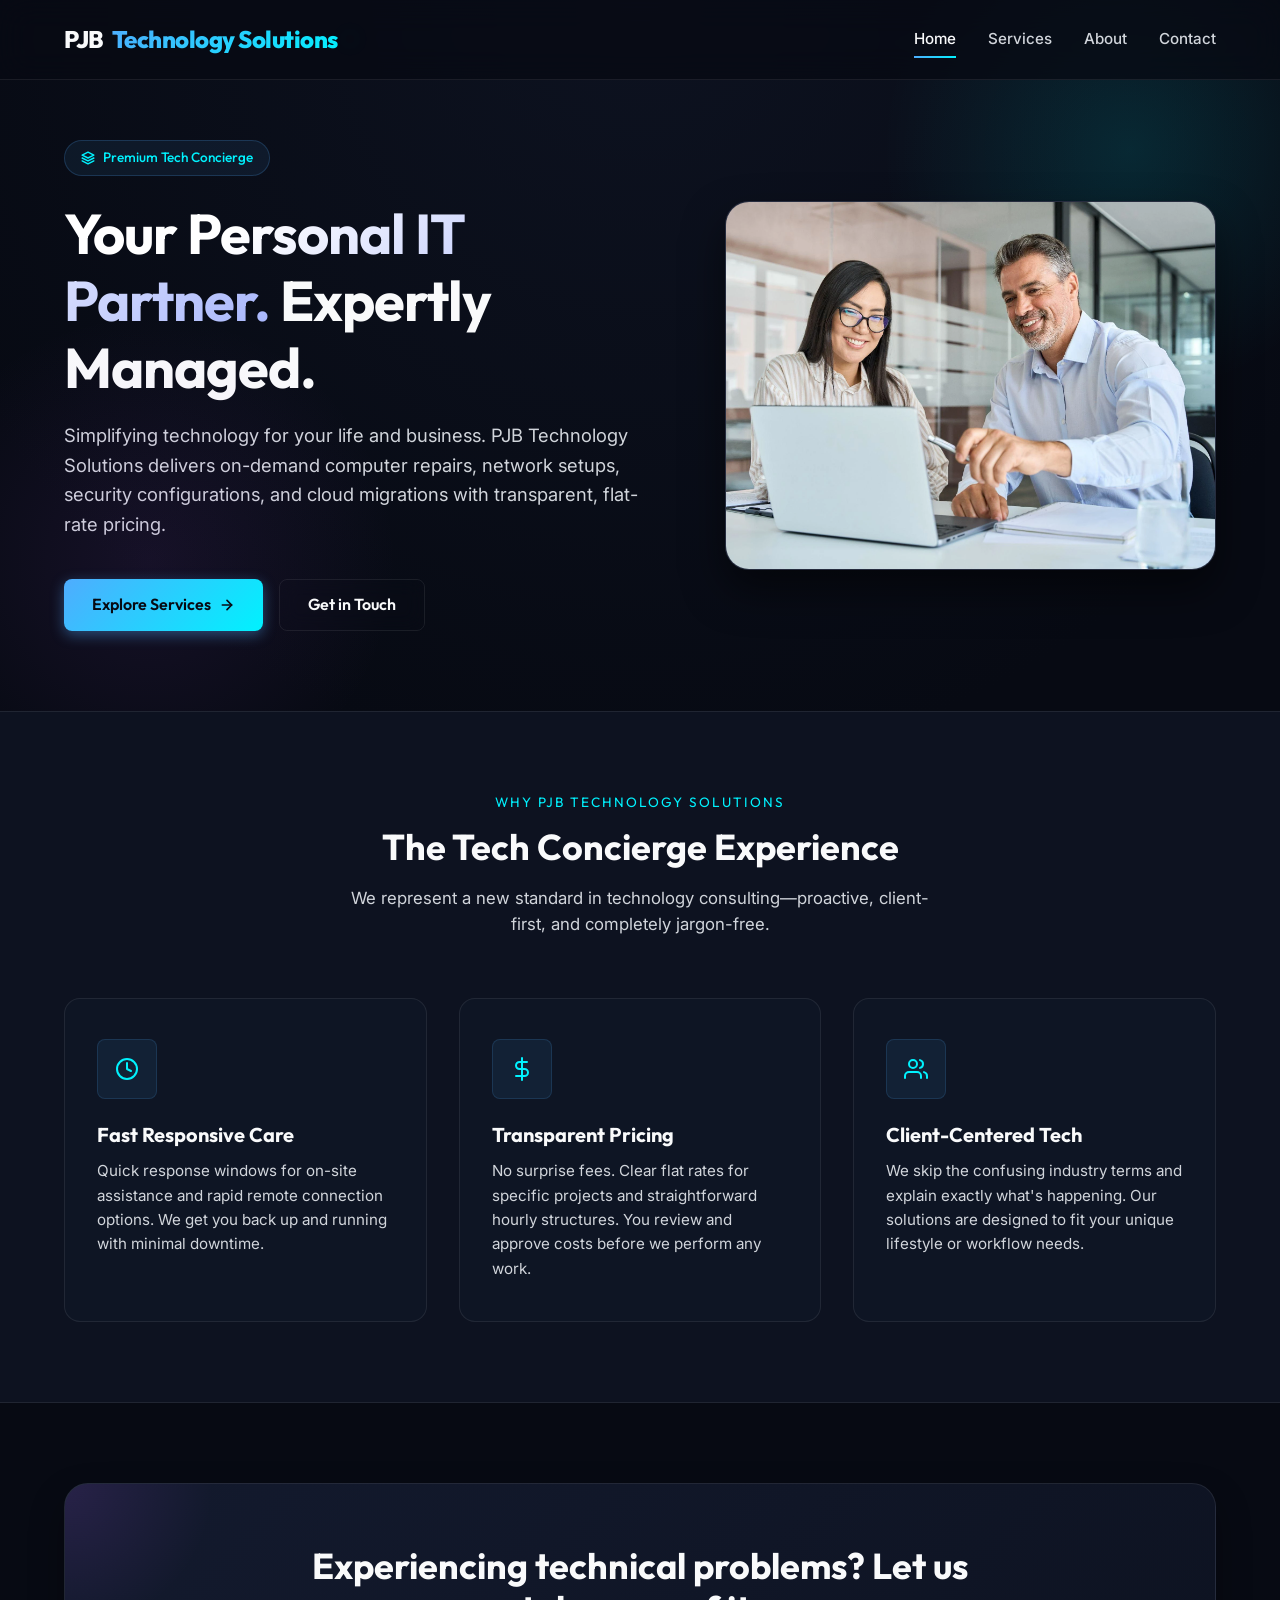
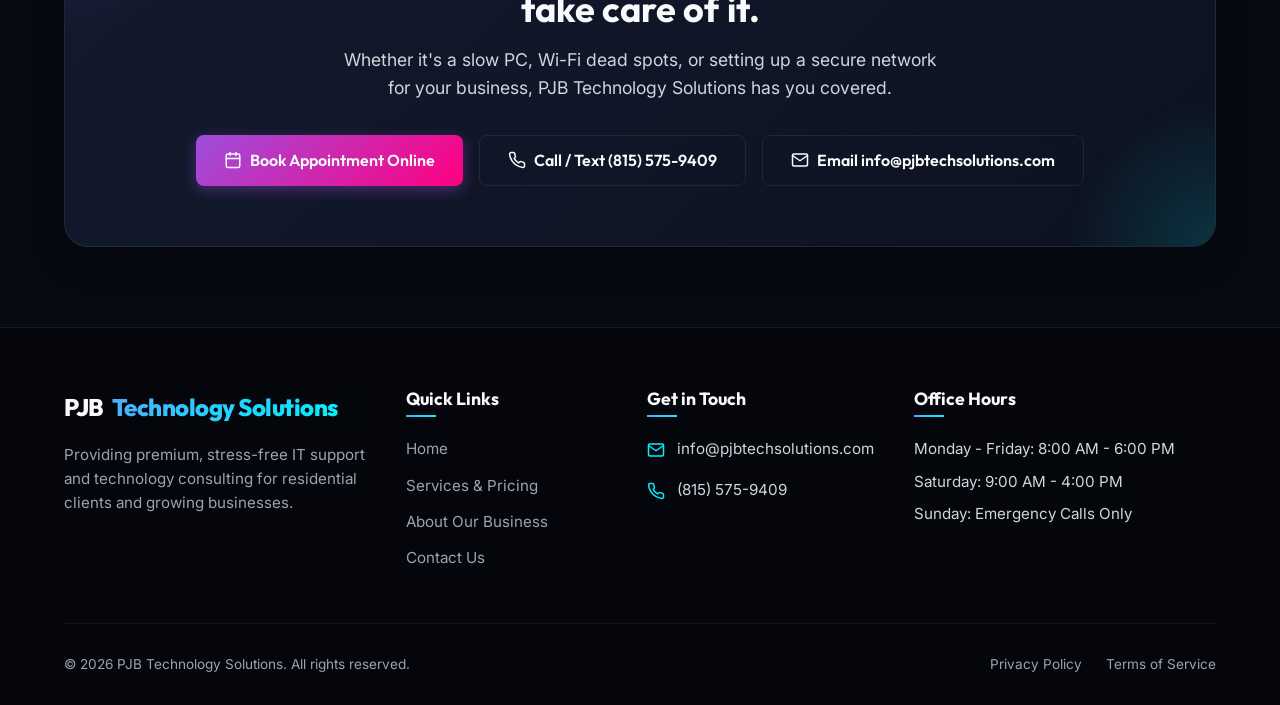
==== commit 1be204e7: "add link to booking page and add back in business services" ====
--- a/index.html
+++ b/index.html
@@ -170,9 +170,13 @@
         <h2>Experiencing technical problems? Let us take care of it.</h2>
         <p>Whether it's a slow PC, Wi-Fi dead spots, or setting up a secure network for your business, PJB Technology Solutions has you covered.</p>
         <div class="cta-buttons">
-          <a href="tel:815-575-9409" class="btn btn-accent">
+          <a href="https://calendar.app.google/Ka3k3Qvp6TsZgFBfA" class="btn btn-accent" target="_blank" rel="noopener noreferrer">
+            <svg width="18" height="18" viewBox="0 0 24 24" fill="none" stroke="currentColor" stroke-width="2" stroke-linecap="round" stroke-linejoin="round"><rect x="3" y="4" width="18" height="18" rx="2" ry="2"></rect><line x1="16" y1="2" x2="16" y2="6"></line><line x1="8" y1="2" x2="8" y2="6"></line><line x1="3" y1="10" x2="21" y2="10"></line></svg>
+            Book Appointment Online
+          </a>
+          <a href="tel:815-575-9409" class="btn btn-secondary">
             <svg width="18" height="18" viewBox="0 0 24 24" fill="none" stroke="currentColor" stroke-width="2" stroke-linecap="round" stroke-linejoin="round"><path d="M22 16.92v3a2 2 0 0 1-2.18 2 19.79 19.79 0 0 1-8.63-3.07 19.5 19.5 0 0 1-6-6 19.79 19.79 0 0 1-3.07-8.67A2 2 0 0 1 4.11 2h3a2 2 0 0 1 2 1.72 12.84 12.84 0 0 0 .7 2.81 2 2 0 0 1-.45 2.11L8.09 9.91a16 16 0 0 0 6 6l1.27-1.27a2 2 0 0 1 2.11-.45 12.84 12.84 0 0 0 2.81.7A2 2 0 0 1 22 16.92z"></path></svg>
-            Call (815) 575-9409
+            Call / Text (815) 575-9409
           </a>
           <a href="mailto:info@pjbtechsolutions.com" class="btn btn-secondary">
             <svg width="18" height="18" viewBox="0 0 24 24" fill="none" stroke="currentColor" stroke-width="2" stroke-linecap="round" stroke-linejoin="round"><path d="M4 4h16c1.1 0 2 .9 2 2v12c0 1.1-.9 2-2 2H4c-1.1 0-2-.9-2-2V6c0-1.1.9-2 2-2z"></path><polyline points="22,6 12,13 2,6"></polyline></svg>
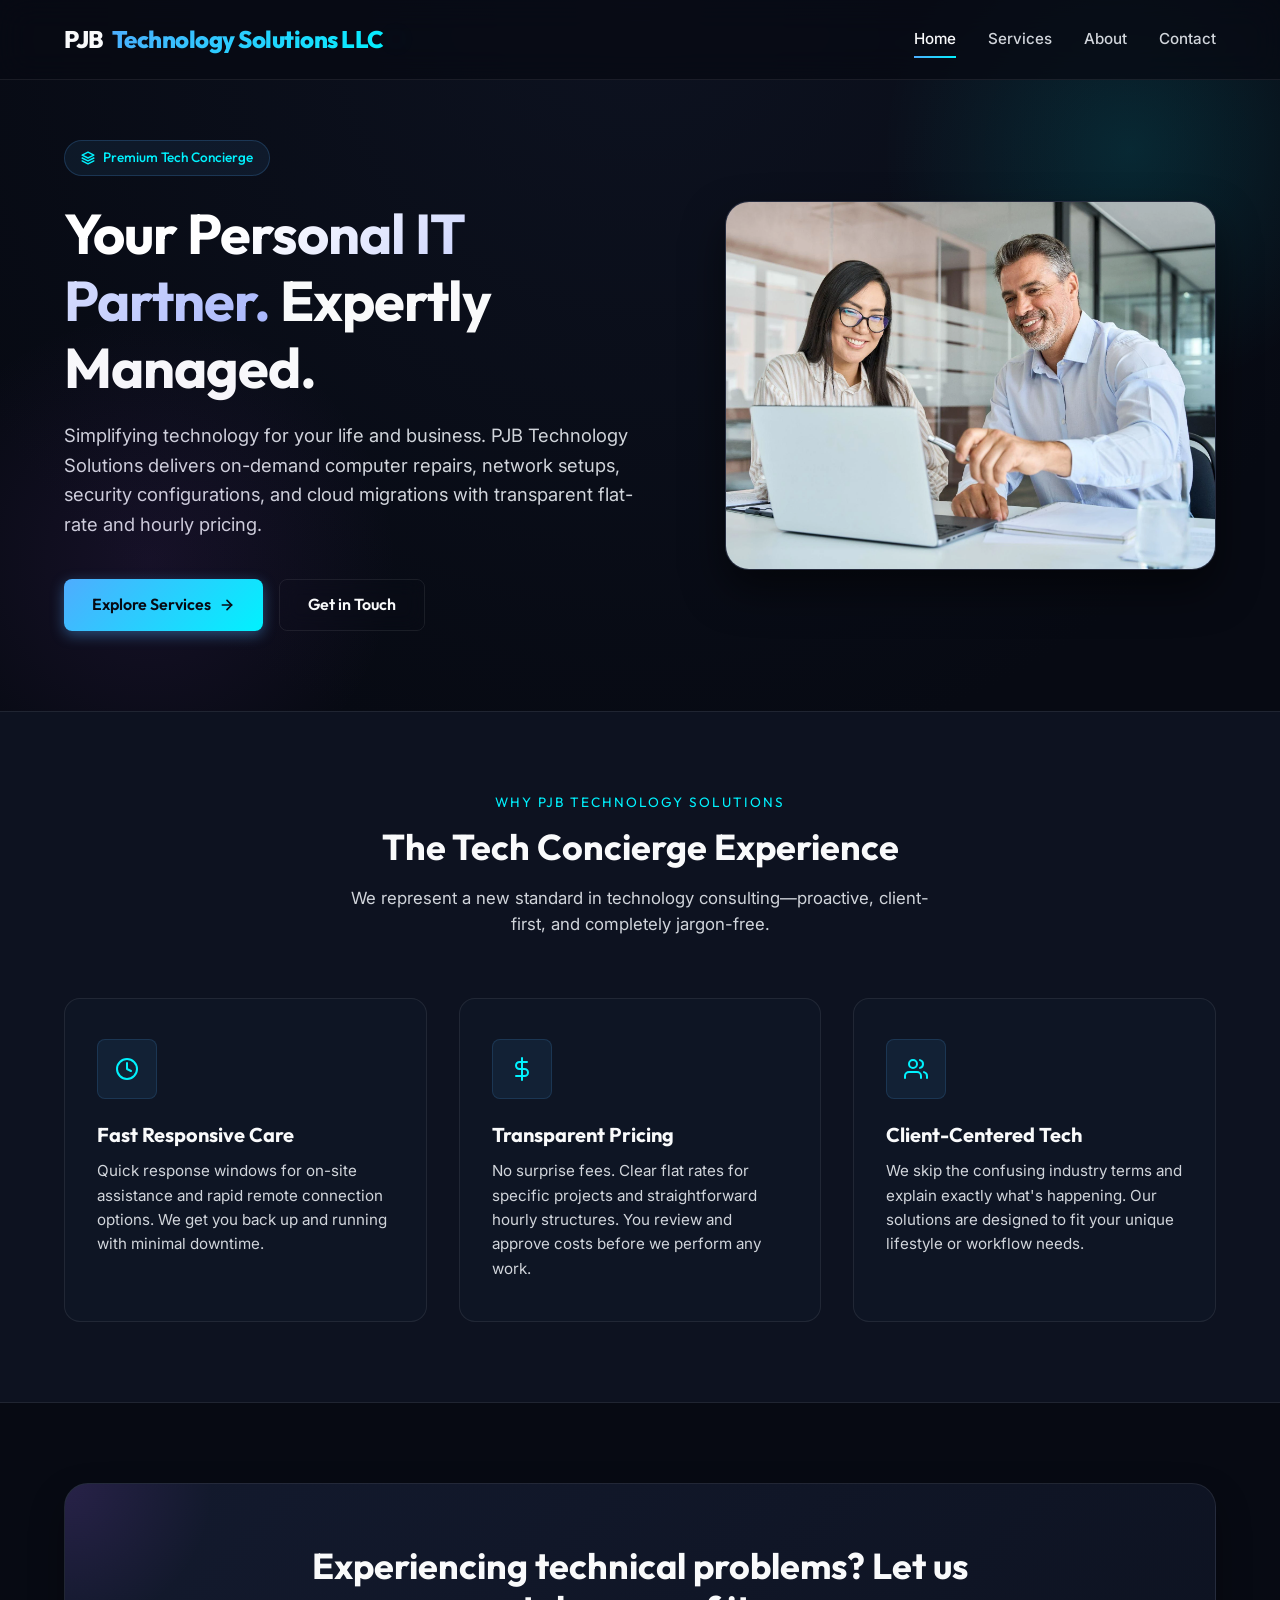
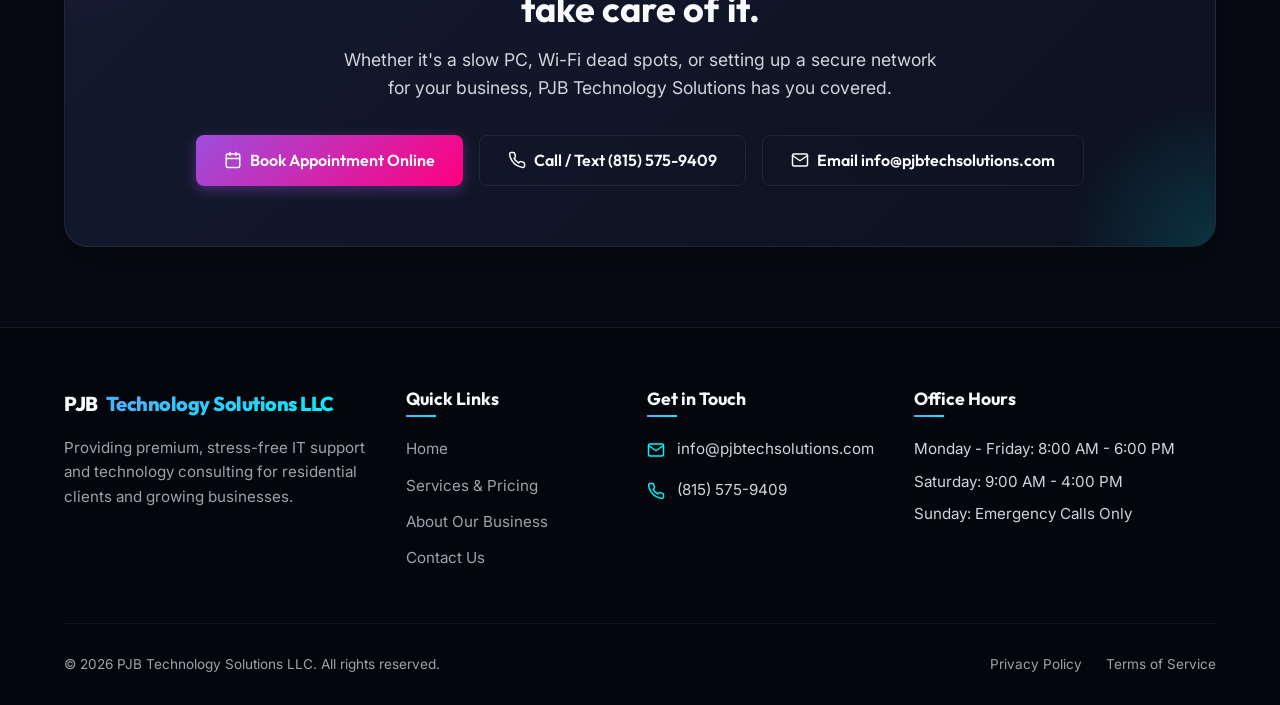
==== commit 2c42ed73: "Update to reflect LLC status Minor wording changes Add favicon" ====
--- a/index.html
+++ b/index.html
@@ -66,6 +66,7 @@
     ]
   }
   </script>
+    <link rel="icon" type="image/png" href="favicon.png">
   <link rel="stylesheet" href="styles.css">
 </head>
 <body>
@@ -74,7 +75,7 @@
   <header class="header">
     <div class="container">
       <a href="index.html" class="logo">
-        PJB <span>Technology Solutions</span><span class="logo-dot"></span>
+        PJB <span>Technology Solutions LLC</span><span class="logo-dot"></span>
       </a>
       
       <nav class="nav-menu">
@@ -104,7 +105,7 @@
         </div>
         <h1 class="hero-title"><span class="gradient-text">Your Personal IT Partner.</span> Expertly Managed.</h1>
         <p class="hero-description">
-          Simplifying technology for your life and business. PJB Technology Solutions delivers on-demand computer repairs, network setups, security configurations, and cloud migrations with transparent, flat-rate pricing.
+          Simplifying technology for your life and business. PJB Technology Solutions delivers on-demand computer repairs, network setups, security configurations, and cloud migrations with transparent flat-rate and hourly pricing.
         </p>
         <div class="hero-actions">
           <a href="services.html" class="btn btn-primary">
@@ -194,7 +195,7 @@
         <!-- Col 1 -->
         <div class="footer-logo-desc">
           <a href="index.html" class="logo">
-            PJB <span>Technology Solutions</span><span class="logo-dot"></span>
+            PJB <span>Technology Solutions LLC</span><span class="logo-dot"></span>
           </a>
           <p>Providing premium, stress-free IT support and technology consulting for residential clients and growing businesses.</p>
         </div>
@@ -234,7 +235,7 @@
       </div>
 
       <div class="footer-bottom">
-        <p>&copy; 2026 PJB Technology Solutions. All rights reserved.</p>
+        <p>&copy; 2026 PJB Technology Solutions LLC. All rights reserved.</p>
         <div class="footer-bottom-links">
           <a href="privacy.html">Privacy Policy</a>
           <a href="terms.html">Terms of Service</a>
--- a/styles.css
+++ b/styles.css
@@ -557,6 +557,12 @@
 
 .footer-logo-desc {
   max-width: 320px;
+}
+
+.footer-logo-desc .logo {
+  font-size: 1.25rem;
+  white-space: nowrap;
+  display: inline-flex;
 }
 
 .footer-logo-desc p {
